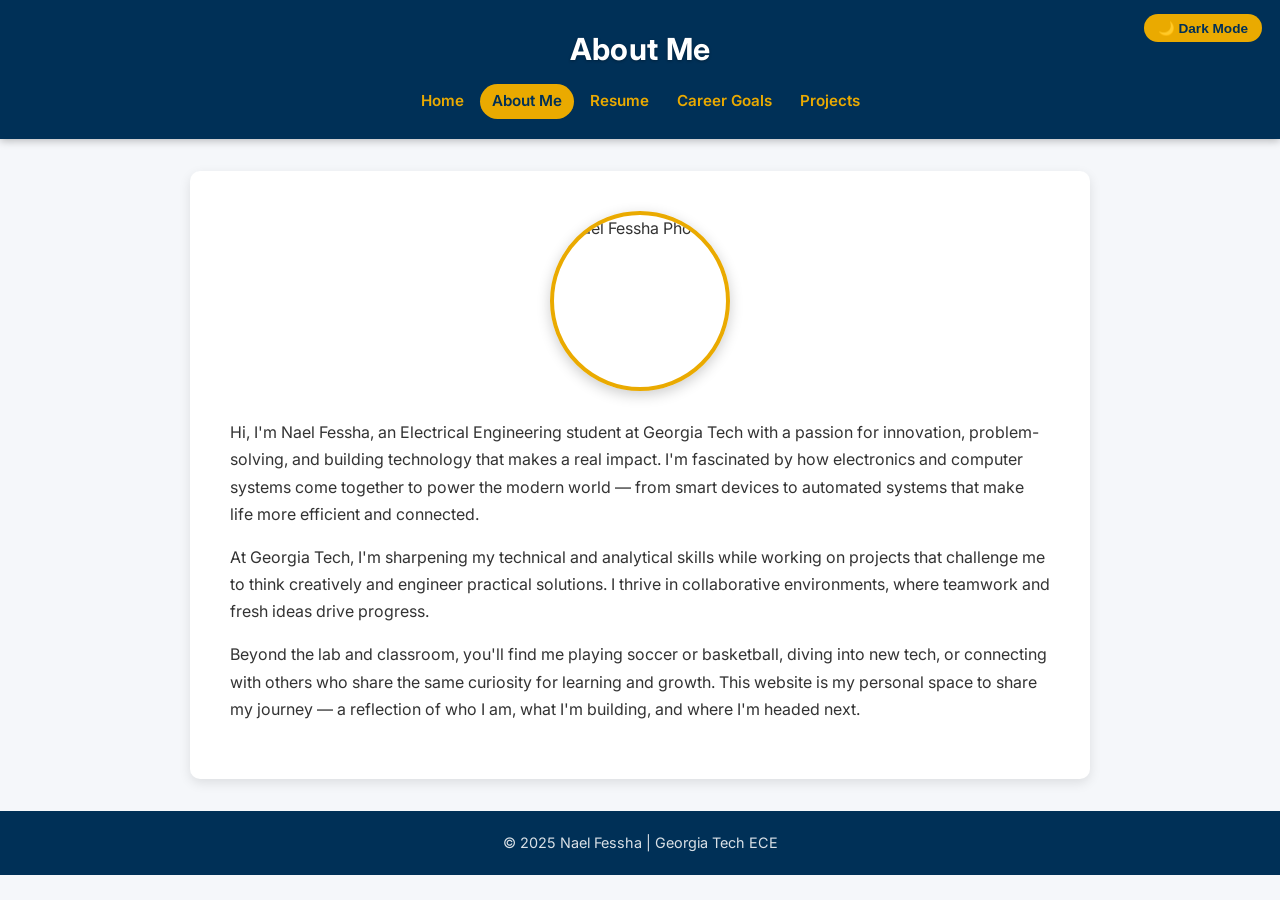
==== about.html @ 362da64a "Improve website appearance and fix structural HTML issues - Add Inter font via Google Fonts for clea" ====
<!DOCTYPE html>
<html lang="en">
<head>
  <meta charset="UTF-8">
  <meta name="viewport" content="width=device-width, initial-scale=1.0">
  <title>About Nael Fessha</title>
  <link rel="stylesheet" href="style.css">
</head>
<body>
  <header>
    <h1>About Me</h1>
    <button class="toggle-btn" onclick="toggleMode()">🌙 Dark Mode</button>
    <nav>
      <a href="index.html">Home</a>
      <a href="about.html">About Me</a>
      <a href="resume.html">Resume</a>
      <a href="career.html">Career Goals</a>
      <a href="project.html">Projects</a>
    </nav>
  </header>

  <div class="container">
    <img src="3F4542F7-BBD8-45A6-8C08-78C17F081D3C.jpeg"
         alt="Nael Fessha Photo"
         class="profile-photo">

    <p>Hi, I'm Nael Fessha, an Electrical Engineering student at Georgia Tech with a passion for innovation, problem-solving, and building technology that makes a real impact. I'm fascinated by how electronics and computer systems come together to power the modern world — from smart devices to automated systems that make life more efficient and connected.</p>

    <p>At Georgia Tech, I'm sharpening my technical and analytical skills while working on projects that challenge me to think creatively and engineer practical solutions. I thrive in collaborative environments, where teamwork and fresh ideas drive progress.</p>

    <p>Beyond the lab and classroom, you'll find me playing soccer or basketball, diving into new tech, or connecting with others who share the same curiosity for learning and growth. This website is my personal space to share my journey — a reflection of who I am, what I'm building, and where I'm headed next.</p>
  </div>

  <footer>
    &copy; 2025 Nael Fessha | Georgia Tech ECE
  </footer>
  <script src="script.js"></script>
</body>
</html>
---- style.css ----
@import url('https://fonts.googleapis.com/css2?family=Inter:wght@300;400;500;600;700&display=swap');

:root {
  --gt-navy: #003057;
  --gt-gold: #EAAA00;
  --text-color: #333;
  --bg-light: #f5f7fa;
  --border-radius: 10px;
  --shadow: 0 4px 12px rgba(0, 0, 0, 0.1);
}

* {
  box-sizing: border-box;
}

body {
  font-family: 'Inter', 'Segoe UI', Roboto, sans-serif;
  margin: 0;
  padding: 0;
  background: var(--bg-light);
  color: var(--text-color);
  line-height: 1.7;
  transition: background-color 0.4s ease, color 0.4s ease;
}

/* ── Header ──────────────────────────── */
header {
  background: var(--gt-navy);
  color: white;
  text-align: center;
  padding: 1.5rem 1rem 1.25rem;
  box-shadow: 0 2px 8px rgba(0, 0, 0, 0.25);
  position: relative;
}

header h1 {
  margin: 0 0 0.5rem;
  font-size: 1.9rem;
  font-weight: 700;
  letter-spacing: 0.3px;
  color: white;
  text-shadow: 0 1px 3px rgba(0, 0, 0, 0.3);
}

/* ── Navigation ──────────────────────── */
nav {
  margin-top: 0.5rem;
  display: flex;
  justify-content: center;
  flex-wrap: wrap;
  gap: 0.25rem;
}

nav a {
  color: var(--gt-gold);
  text-decoration: none;
  padding: 0.3rem 0.75rem;
  border-radius: 20px;
  font-weight: 600;
  font-size: 0.95rem;
  transition: background 0.2s ease, color 0.2s ease;
}

nav a:hover,
nav a.active {
  background: var(--gt-gold);
  color: var(--gt-navy);
}

/* ── Toggle Button ───────────────────── */
.toggle-btn {
  position: absolute;
  top: 14px;
  right: 18px;
  background: var(--gt-gold);
  color: var(--gt-navy);
  border: none;
  border-radius: 20px;
  padding: 6px 14px;
  cursor: pointer;
  font-weight: 700;
  font-size: 0.85rem;
  transition: opacity 0.2s ease, transform 0.15s ease;
}

.toggle-btn:hover {
  opacity: 0.9;
  transform: scale(1.04);
}

/* ── Container ───────────────────────── */
.container {
  max-width: 900px;
  margin: 2rem auto;
  background: white;
  padding: 2.5rem;
  border-radius: var(--border-radius);
  box-shadow: var(--shadow);
}

/* ── Hero Section ────────────────────── */
.hero {
  text-align: center;
  padding: 1.5rem 1rem 2rem;
  border-bottom: 2px solid #f0f0f0;
  margin-bottom: 1.5rem;
}

.hero h2 {
  font-size: 2rem;
  color: var(--gt-navy);
  margin: 0 0 0.75rem;
}

.hero p {
  font-size: 1.05rem;
  color: #555;
  max-width: 620px;
  margin: 0 auto 1.75rem;
}

.hero-links {
  display: flex;
  flex-wrap: wrap;
  justify-content: center;
  gap: 0.75rem;
}

/* ── Buttons ─────────────────────────── */
.btn {
  display: inline-block;
  padding: 0.55rem 1.3rem;
  border-radius: 24px;
  font-weight: 600;
  font-size: 0.95rem;
  text-decoration: none;
  transition: transform 0.15s ease, box-shadow 0.15s ease;
}

.btn:hover {
  transform: translateY(-2px);
  box-shadow: 0 4px 12px rgba(0, 0, 0, 0.15);
}

.btn-primary {
  background: var(--gt-navy);
  color: white;
}

.btn-primary:hover {
  color: white;
}

.btn-secondary {
  background: var(--gt-gold);
  color: var(--gt-navy);
}

.btn-secondary:hover {
  color: var(--gt-navy);
}

/* ── Download Button ─────────────────── */
.download-btn {
  display: inline-flex;
  align-items: center;
  gap: 0.5rem;
  background: var(--gt-navy);
  color: white;
  padding: 0.7rem 1.5rem;
  border-radius: 8px;
  font-weight: 600;
  font-size: 1rem;
  text-decoration: none;
  margin: 0.5rem 0 1.75rem;
  transition: background 0.2s ease, transform 0.15s ease;
}

.download-btn:hover {
  background: #004a8a;
  color: white;
  transform: translateY(-2px);
}

/* ── Profile Photo ───────────────────── */
.profile-photo {
  display: block;
  margin: 0 auto 1.75rem;
  width: 180px;
  height: 180px;
  object-fit: cover;
  border-radius: 50%;
  box-shadow: 0 4px 14px rgba(0, 0, 0, 0.2);
  border: 4px solid var(--gt-gold);
}

/* ── Skill Tags ──────────────────────── */
.skill-tags {
  display: flex;
  flex-wrap: wrap;
  gap: 0.5rem;
  list-style: none;
  padding: 0;
  margin: 0.5rem 0 1.25rem;
}

.skill-tag {
  background: #eef2ff;
  color: var(--gt-navy);
  padding: 0.3rem 0.85rem;
  border-radius: 20px;
  font-size: 0.88rem;
  font-weight: 500;
  border: 1px solid #c7d2fe;
}

/* ── Typography ──────────────────────── */
h1, h2, h3, h4 {
  color: var(--gt-navy);
}

h2 {
  font-size: 1.5rem;
  margin-top: 1.5rem;
  margin-bottom: 0.75rem;
  padding-bottom: 0.4rem;
  border-bottom: 2px solid var(--gt-gold);
  display: inline-block;
}

h3 {
  font-size: 1.15rem;
  margin-top: 1.5rem;
  margin-bottom: 0.5rem;
}

h4 {
  font-size: 1rem;
  color: #555;
  font-weight: 600;
  margin-top: 1rem;
  margin-bottom: 0.4rem;
}

/* ── Career Roadmap ──────────────────── */
.roadmap {
  list-style: none;
  padding: 0;
  margin: 1rem 0 0;
}

.roadmap li {
  display: flex;
  align-items: flex-start;
  gap: 1rem;
  padding: 1rem 0;
  border-bottom: 1px solid #f0f0f0;
}

.roadmap li:last-child {
  border-bottom: none;
}

.roadmap-number {
  min-width: 36px;
  height: 36px;
  background: var(--gt-navy);
  color: var(--gt-gold);
  border-radius: 50%;
  display: flex;
  align-items: center;
  justify-content: center;
  font-weight: 700;
  font-size: 0.9rem;
  flex-shrink: 0;
}

/* ── Video Container ─────────────────── */
.video-container {
  text-align: center;
  margin: 1.5rem 0;
}

.video-container video {
  width: 100%;
  max-width: 480px;
  border-radius: 12px;
  box-shadow: 0 4px 16px rgba(0, 0, 0, 0.15);
}

/* ── Images ──────────────────────────── */
img {
  max-width: 100%;
  border-radius: 8px;
}

/* ── Links ───────────────────────────── */
a {
  color: var(--gt-navy);
}

a:hover {
  color: var(--gt-gold);
}

/* ── Footer ──────────────────────────── */
footer {
  text-align: center;
  padding: 1.25rem 1rem;
  background: var(--gt-navy);
  color: rgba(255, 255, 255, 0.85);
  margin-top: 2rem;
  font-size: 0.9rem;
}

/* ── Responsive ──────────────────────── */
@media (max-width: 768px) {
  .container {
    padding: 1.5rem 1rem;
    margin: 1rem;
    border-radius: 8px;
  }

  header h1 {
    font-size: 1.4rem;
    padding-right: 90px;
  }

  .toggle-btn {
    font-size: 0.75rem;
    padding: 5px 10px;
  }

  .hero h2 {
    font-size: 1.5rem;
  }
}

@media (max-width: 480px) {
  body {
    font-size: 14px;
  }

  header h1 {
    font-size: 1.15rem;
  }

  .hero h2 {
    font-size: 1.25rem;
  }
}

/* ── Dark Mode ───────────────────────── */
body.dark-mode {
  background-color: #121212;
  color: #e0e0e0;
}

body.dark-mode header {
  background-color: #1a1a2e;
}

body.dark-mode .container {
  background-color: #1e1e2e;
  color: #e0e0e0;
}

body.dark-mode footer {
  background-color: #1a1a2e;
}

body.dark-mode h1,
body.dark-mode h2,
body.dark-mode h3,
body.dark-mode h4 {
  color: var(--gt-gold);
}

body.dark-mode h2 {
  border-bottom-color: var(--gt-gold);
}

body.dark-mode .hero {
  border-bottom-color: #333;
}

body.dark-mode .hero p {
  color: #bbb;
}

body.dark-mode .skill-tag {
  background: #2a2a4a;
  color: #e0e0e0;
  border-color: #4a4a7a;
}

body.dark-mode .roadmap li {
  border-bottom-color: #333;
}

body.dark-mode .download-btn {
  background: var(--gt-gold);
  color: var(--gt-navy);
}

body.dark-mode .download-btn:hover {
  background: #d4960a;
}

body.dark-mode a {
  color: var(--gt-gold);
}

body.dark-mode a:hover {
  color: white;
}

body.dark-mode nav a {
  color: var(--gt-gold);
}

body.dark-mode nav a:hover,
body.dark-mode nav a.active {
  background: var(--gt-gold);
  color: var(--gt-navy);
}

body.dark-mode .btn-primary {
  background: var(--gt-gold);
  color: var(--gt-navy);
}

body.dark-mode .btn-secondary {
  background: #2a2a4a;
  color: var(--gt-gold);
  border: 1px solid var(--gt-gold);
}

body.dark-mode h4 {
  color: #aaa;
}
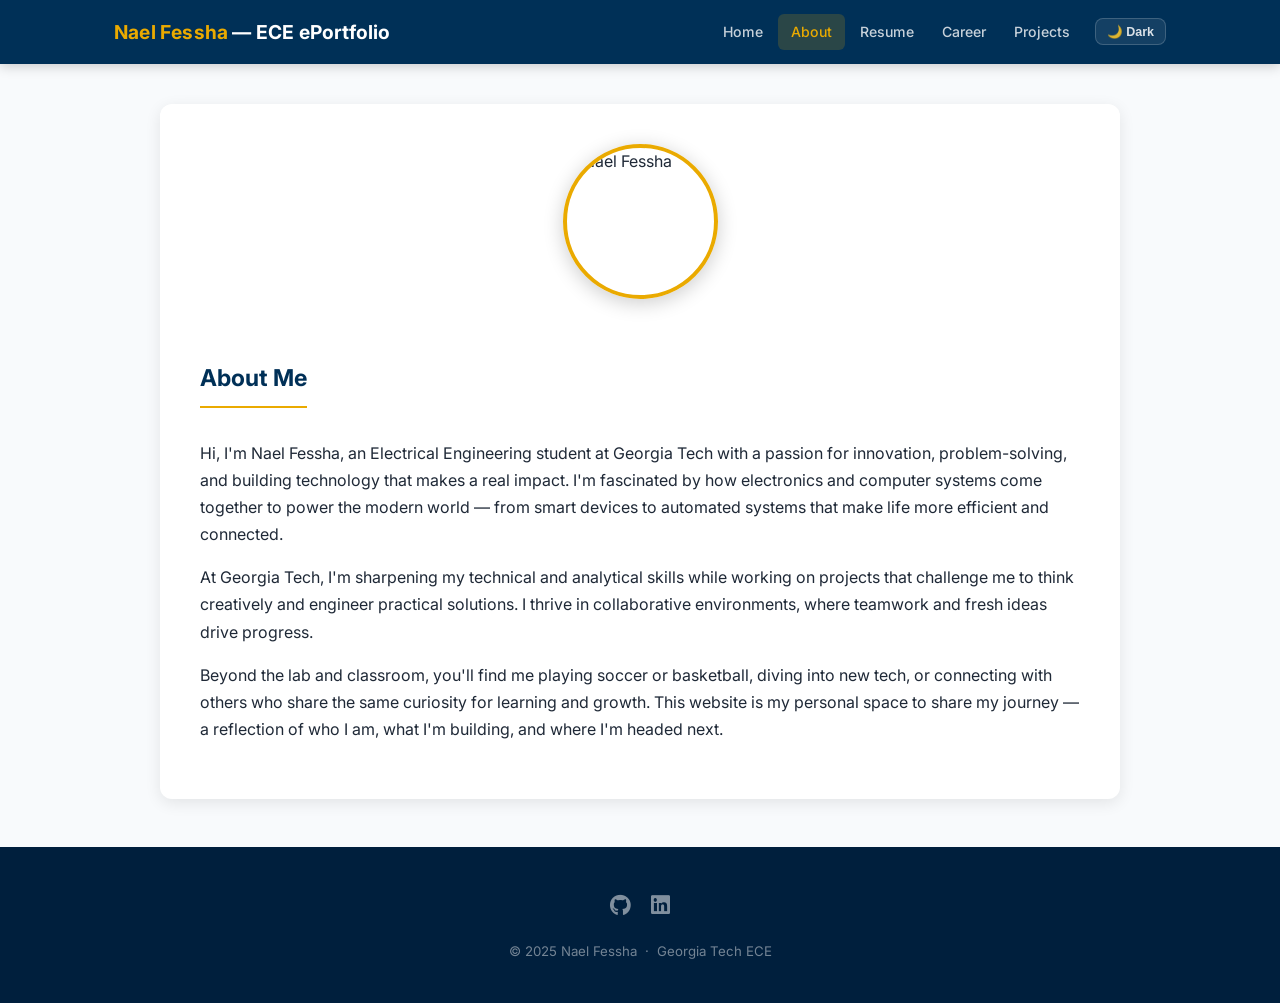
==== commit afab444b: "Overhaul website with professional design and new features New features: - Sticky header that shrink" ====
--- a/about.html
+++ b/about.html
@@ -3,37 +3,60 @@
 <head>
   <meta charset="UTF-8">
   <meta name="viewport" content="width=device-width, initial-scale=1.0">
-  <title>About Nael Fessha</title>
+  <title>About – Nael Fessha</title>
   <link rel="stylesheet" href="style.css">
+  <link rel="stylesheet" href="https://cdnjs.cloudflare.com/ajax/libs/font-awesome/6.5.1/css/all.min.css">
 </head>
 <body>
-  <header>
-    <h1>About Me</h1>
-    <button class="toggle-btn" onclick="toggleMode()">🌙 Dark Mode</button>
-    <nav>
-      <a href="index.html">Home</a>
-      <a href="about.html">About Me</a>
-      <a href="resume.html">Resume</a>
-      <a href="career.html">Career Goals</a>
-      <a href="project.html">Projects</a>
-    </nav>
-  </header>
 
-  <div class="container">
-    <img src="3F4542F7-BBD8-45A6-8C08-78C17F081D3C.jpeg"
-         alt="Nael Fessha Photo"
-         class="profile-photo">
+<div id="scroll-progress"></div>
 
-    <p>Hi, I'm Nael Fessha, an Electrical Engineering student at Georgia Tech with a passion for innovation, problem-solving, and building technology that makes a real impact. I'm fascinated by how electronics and computer systems come together to power the modern world — from smart devices to automated systems that make life more efficient and connected.</p>
+<header>
+  <div class="header-inner">
+    <div class="header-brand">
+      <a href="index.html"><h1><span>Nael Fessha</span> — ECE ePortfolio</h1></a>
+    </div>
+    <div class="header-right">
+      <nav>
+        <a href="index.html">Home</a>
+        <a href="about.html">About</a>
+        <a href="resume.html">Resume</a>
+        <a href="career.html">Career</a>
+        <a href="project.html">Projects</a>
+      </nav>
+      <button class="toggle-btn" onclick="toggleMode()">🌙 Dark</button>
+      <button class="hamburger" id="hamburger" aria-label="Toggle menu" aria-expanded="false">
+        <span></span><span></span><span></span>
+      </button>
+    </div>
+  </div>
+</header>
 
-    <p>At Georgia Tech, I'm sharpening my technical and analytical skills while working on projects that challenge me to think creatively and engineer practical solutions. I thrive in collaborative environments, where teamwork and fresh ideas drive progress.</p>
+<div class="container">
+  <img src="3F4542F7-BBD8-45A6-8C08-78C17F081D3C.jpeg"
+       alt="Nael Fessha"
+       class="profile-photo">
 
-    <p>Beyond the lab and classroom, you'll find me playing soccer or basketball, diving into new tech, or connecting with others who share the same curiosity for learning and growth. This website is my personal space to share my journey — a reflection of who I am, what I'm building, and where I'm headed next.</p>
+  <h2>About Me</h2>
+
+  <p class="reveal">Hi, I'm Nael Fessha, an Electrical Engineering student at Georgia Tech with a passion for innovation, problem-solving, and building technology that makes a real impact. I'm fascinated by how electronics and computer systems come together to power the modern world — from smart devices to automated systems that make life more efficient and connected.</p>
+
+  <p class="reveal">At Georgia Tech, I'm sharpening my technical and analytical skills while working on projects that challenge me to think creatively and engineer practical solutions. I thrive in collaborative environments, where teamwork and fresh ideas drive progress.</p>
+
+  <p class="reveal">Beyond the lab and classroom, you'll find me playing soccer or basketball, diving into new tech, or connecting with others who share the same curiosity for learning and growth. This website is my personal space to share my journey — a reflection of who I am, what I'm building, and where I'm headed next.</p>
+</div>
+
+<footer>
+  <div class="footer-inner">
+    <div class="footer-social">
+      <a href="https://github.com/NaelFessha3" target="_blank" aria-label="GitHub"><i class="fab fa-github"></i></a>
+      <a href="https://linkedin.com" target="_blank" aria-label="LinkedIn"><i class="fab fa-linkedin"></i></a>
+    </div>
+    <p class="footer-copy">&copy; 2025 Nael Fessha &nbsp;&middot;&nbsp; Georgia Tech ECE</p>
   </div>
+</footer>
 
-  <footer>
-    &copy; 2025 Nael Fessha | Georgia Tech ECE
-  </footer>
-  <script src="script.js"></script>
+<button id="back-to-top" aria-label="Back to top"><i class="fas fa-chevron-up"></i></button>
+<script src="script.js"></script>
 </body>
 </html>
--- a/style.css
+++ b/style.css
@@ -1,122 +1,226 @@
 @import url('https://fonts.googleapis.com/css2?family=Inter:wght@300;400;500;600;700&display=swap');
 
+/* ── Design Tokens ────────────────────────────────────────── */
 :root {
-  --gt-navy: #003057;
-  --gt-gold: #EAAA00;
-  --text-color: #333;
-  --bg-light: #f5f7fa;
-  --border-radius: 10px;
-  --shadow: 0 4px 12px rgba(0, 0, 0, 0.1);
-}
-
-* {
-  box-sizing: border-box;
-}
+  --gt-navy:      #003057;
+  --gt-gold:      #EAAA00;
+  --gt-navy-dark: #001f3d;
+  --text:         #1f2937;
+  --text-muted:   #6b7280;
+  --bg:           #f8fafc;
+  --bg-card:      #ffffff;
+  --border:       #e5e7eb;
+  --radius:       12px;
+  --shadow-sm:    0 1px 4px rgba(0,0,0,0.07);
+  --shadow:       0 4px 16px rgba(0,0,0,0.09);
+  --shadow-lg:    0 8px 32px rgba(0,0,0,0.14);
+  --ease:         0.25s ease;
+}
+
+* { box-sizing: border-box; }
+html { scroll-behavior: smooth; }
 
 body {
-  font-family: 'Inter', 'Segoe UI', Roboto, sans-serif;
+  font-family: 'Inter', 'Segoe UI', sans-serif;
   margin: 0;
   padding: 0;
-  background: var(--bg-light);
-  color: var(--text-color);
+  background: var(--bg);
+  color: var(--text);
   line-height: 1.7;
   transition: background-color 0.4s ease, color 0.4s ease;
 }
 
-/* ── Header ──────────────────────────── */
+/* ── Scroll Progress Bar ──────────────────────────────────── */
+#scroll-progress {
+  position: fixed;
+  top: 0; left: 0;
+  height: 3px;
+  width: 0%;
+  background: linear-gradient(90deg, var(--gt-navy), var(--gt-gold));
+  z-index: 9999;
+  transition: width 0.1s linear;
+}
+
+/* ── Header ───────────────────────────────────────────────── */
 header {
   background: var(--gt-navy);
-  color: white;
-  text-align: center;
-  padding: 1.5rem 1rem 1.25rem;
-  box-shadow: 0 2px 8px rgba(0, 0, 0, 0.25);
-  position: relative;
-}
-
-header h1 {
-  margin: 0 0 0.5rem;
-  font-size: 1.9rem;
+  position: sticky;
+  top: 0;
+  z-index: 1000;
+  box-shadow: 0 2px 12px rgba(0,0,0,0.2);
+  transition: padding var(--ease), box-shadow var(--ease);
+}
+
+header.shrunk {
+  box-shadow: 0 2px 20px rgba(0,0,0,0.35);
+}
+
+.header-inner {
+  max-width: 1100px;
+  margin: 0 auto;
+  display: flex;
+  align-items: center;
+  justify-content: space-between;
+  padding: 0.9rem 1.5rem;
+  gap: 1rem;
+  transition: padding var(--ease);
+}
+
+header.shrunk .header-inner {
+  padding: 0.55rem 1.5rem;
+}
+
+.header-brand a {
+  text-decoration: none;
+}
+
+.header-brand h1 {
+  margin: 0;
+  font-size: 1.2rem;
   font-weight: 700;
-  letter-spacing: 0.3px;
-  color: white;
-  text-shadow: 0 1px 3px rgba(0, 0, 0, 0.3);
-}
-
-/* ── Navigation ──────────────────────── */
+  color: white;
+  letter-spacing: 0.2px;
+  white-space: nowrap;
+}
+
+.header-brand h1 span {
+  color: var(--gt-gold);
+}
+
+.header-right {
+  display: flex;
+  align-items: center;
+  gap: 0.75rem;
+}
+
+/* ── Navigation ───────────────────────────────────────────── */
 nav {
-  margin-top: 0.5rem;
-  display: flex;
-  justify-content: center;
-  flex-wrap: wrap;
-  gap: 0.25rem;
+  display: flex;
+  align-items: center;
+  gap: 0.15rem;
 }
 
 nav a {
-  color: var(--gt-gold);
+  color: rgba(255,255,255,0.78);
   text-decoration: none;
-  padding: 0.3rem 0.75rem;
-  border-radius: 20px;
-  font-weight: 600;
-  font-size: 0.95rem;
-  transition: background 0.2s ease, color 0.2s ease;
+  padding: 0.35rem 0.8rem;
+  border-radius: 6px;
+  font-weight: 500;
+  font-size: 0.88rem;
+  transition: background var(--ease), color var(--ease);
+  white-space: nowrap;
 }
 
 nav a:hover,
 nav a.active {
-  background: var(--gt-gold);
-  color: var(--gt-navy);
-}
-
-/* ── Toggle Button ───────────────────── */
+  background: rgba(234,170,0,0.18);
+  color: var(--gt-gold);
+}
+
+/* ── Toggle Button ────────────────────────────────────────── */
 .toggle-btn {
+  background: rgba(255,255,255,0.08);
+  color: rgba(255,255,255,0.85);
+  border: 1px solid rgba(255,255,255,0.18);
+  border-radius: 8px;
+  padding: 5px 11px;
+  cursor: pointer;
+  font-size: 0.78rem;
+  font-weight: 600;
+  white-space: nowrap;
+  transition: background var(--ease), border-color var(--ease);
+}
+
+.toggle-btn:hover {
+  background: rgba(255,255,255,0.18);
+  border-color: rgba(255,255,255,0.4);
+}
+
+/* ── Hamburger ────────────────────────────────────────────── */
+.hamburger {
+  display: none;
+  flex-direction: column;
+  gap: 5px;
+  cursor: pointer;
+  background: none;
+  border: none;
+  padding: 5px;
+}
+
+.hamburger span {
+  display: block;
+  width: 22px;
+  height: 2px;
+  background: white;
+  border-radius: 2px;
+  transition: transform 0.3s ease, opacity 0.3s ease;
+}
+
+.hamburger.open span:nth-child(1) { transform: rotate(45deg) translate(5px, 5px); }
+.hamburger.open span:nth-child(2) { opacity: 0; }
+.hamburger.open span:nth-child(3) { transform: rotate(-45deg) translate(5px, -5px); }
+
+/* ── Page Hero ────────────────────────────────────────────── */
+.page-hero {
+  background: linear-gradient(140deg, var(--gt-navy-dark) 0%, var(--gt-navy) 50%, #004a8a 100%);
+  color: white;
+  padding: 5rem 2rem 4.5rem;
+  text-align: center;
+  position: relative;
+  overflow: hidden;
+}
+
+.page-hero::before {
+  content: '';
   position: absolute;
-  top: 14px;
-  right: 18px;
-  background: var(--gt-gold);
-  color: var(--gt-navy);
+  top: -40%; right: -15%;
+  width: 550px; height: 550px;
+  background: radial-gradient(circle, rgba(234,170,0,0.1) 0%, transparent 65%);
+  pointer-events: none;
+}
+
+.page-hero::after {
+  content: '';
+  position: absolute;
+  bottom: -30%; left: -10%;
+  width: 400px; height: 400px;
+  background: radial-gradient(circle, rgba(234,170,0,0.06) 0%, transparent 65%);
+  pointer-events: none;
+}
+
+.hero-avatar {
+  width: 120px;
+  height: 120px;
+  border-radius: 50%;
+  object-fit: cover;
+  border: 4px solid var(--gt-gold);
+  box-shadow: 0 6px 24px rgba(0,0,0,0.35);
+  margin: 0 auto 1.25rem;
+  display: block;
+}
+
+.page-hero h2 {
+  font-size: 2.4rem;
+  font-weight: 700;
+  margin: 0 0 0.4rem;
+  color: white;
   border: none;
-  border-radius: 20px;
-  padding: 6px 14px;
-  cursor: pointer;
-  font-weight: 700;
-  font-size: 0.85rem;
-  transition: opacity 0.2s ease, transform 0.15s ease;
-}
-
-.toggle-btn:hover {
-  opacity: 0.9;
-  transform: scale(1.04);
-}
-
-/* ── Container ───────────────────────── */
-.container {
-  max-width: 900px;
-  margin: 2rem auto;
-  background: white;
-  padding: 2.5rem;
-  border-radius: var(--border-radius);
-  box-shadow: var(--shadow);
-}
-
-/* ── Hero Section ────────────────────── */
-.hero {
-  text-align: center;
-  padding: 1.5rem 1rem 2rem;
-  border-bottom: 2px solid #f0f0f0;
-  margin-bottom: 1.5rem;
-}
-
-.hero h2 {
-  font-size: 2rem;
-  color: var(--gt-navy);
-  margin: 0 0 0.75rem;
-}
-
-.hero p {
+  display: block;
+}
+
+.hero-subtitle {
   font-size: 1.05rem;
-  color: #555;
-  max-width: 620px;
-  margin: 0 auto 1.75rem;
+  color: var(--gt-gold);
+  font-weight: 600;
+  margin: 0 0 0.6rem;
+}
+
+.hero-desc {
+  font-size: 0.97rem;
+  color: rgba(255,255,255,0.7);
+  max-width: 480px;
+  margin: 0 auto 2rem;
+  line-height: 1.65;
 }
 
 .hero-links {
@@ -126,54 +230,113 @@
   gap: 0.75rem;
 }
 
-/* ── Buttons ─────────────────────────── */
+/* ── Feature Cards ────────────────────────────────────────── */
+.feature-cards {
+  display: grid;
+  grid-template-columns: repeat(auto-fit, minmax(190px, 1fr));
+  gap: 1.25rem;
+}
+
+.feature-card {
+  background: var(--bg-card);
+  border: 1px solid var(--border);
+  border-radius: var(--radius);
+  padding: 1.75rem 1.5rem 1.5rem;
+  text-decoration: none;
+  color: var(--text);
+  display: flex;
+  flex-direction: column;
+  gap: 0.4rem;
+  transition: transform var(--ease), box-shadow var(--ease), border-color var(--ease);
+  box-shadow: var(--shadow-sm);
+}
+
+.feature-card:hover {
+  transform: translateY(-5px);
+  box-shadow: var(--shadow-lg);
+  border-color: var(--gt-gold);
+  color: var(--text);
+}
+
+.feature-icon {
+  font-size: 1.9rem;
+  margin-bottom: 0.3rem;
+  display: block;
+}
+
+.feature-card h3 {
+  font-size: 1rem;
+  font-weight: 700;
+  color: var(--gt-navy);
+  margin: 0;
+  border: none;
+}
+
+.feature-card p {
+  font-size: 0.85rem;
+  color: var(--text-muted);
+  margin: 0;
+  line-height: 1.5;
+}
+
+/* ── Container ────────────────────────────────────────────── */
+.container {
+  max-width: 960px;
+  margin: 2.5rem auto;
+  background: var(--bg-card);
+  padding: 2.5rem;
+  border-radius: var(--radius);
+  box-shadow: var(--shadow);
+}
+
+/* ── Buttons ──────────────────────────────────────────────── */
 .btn {
   display: inline-block;
-  padding: 0.55rem 1.3rem;
-  border-radius: 24px;
+  padding: 0.6rem 1.4rem;
+  border-radius: 8px;
   font-weight: 600;
-  font-size: 0.95rem;
+  font-size: 0.88rem;
   text-decoration: none;
-  transition: transform 0.15s ease, box-shadow 0.15s ease;
+  letter-spacing: 0.2px;
+  transition: transform var(--ease), box-shadow var(--ease), background var(--ease);
 }
 
 .btn:hover {
   transform: translateY(-2px);
-  box-shadow: 0 4px 12px rgba(0, 0, 0, 0.15);
-}
-
-.btn-primary {
-  background: var(--gt-navy);
-  color: white;
-}
-
-.btn-primary:hover {
-  color: white;
-}
-
-.btn-secondary {
-  background: var(--gt-gold);
-  color: var(--gt-navy);
-}
-
-.btn-secondary:hover {
-  color: var(--gt-navy);
-}
-
-/* ── Download Button ─────────────────── */
+  box-shadow: 0 6px 18px rgba(0,0,0,0.14);
+}
+
+.btn-primary { background: var(--gt-navy); color: white; }
+.btn-primary:hover { color: white; }
+
+.btn-secondary { background: var(--gt-gold); color: var(--gt-navy); }
+.btn-secondary:hover { color: var(--gt-navy); }
+
+.btn-outline {
+  background: transparent;
+  color: white;
+  border: 2px solid rgba(255,255,255,0.45);
+}
+.btn-outline:hover {
+  background: rgba(255,255,255,0.1);
+  color: white;
+  border-color: white;
+}
+
+/* ── Download Button ──────────────────────────────────────── */
 .download-btn {
   display: inline-flex;
   align-items: center;
   gap: 0.5rem;
   background: var(--gt-navy);
   color: white;
-  padding: 0.7rem 1.5rem;
+  padding: 0.75rem 1.75rem;
   border-radius: 8px;
   font-weight: 600;
-  font-size: 1rem;
+  font-size: 0.95rem;
   text-decoration: none;
-  margin: 0.5rem 0 1.75rem;
-  transition: background 0.2s ease, transform 0.15s ease;
+  margin-bottom: 2rem;
+  transition: background var(--ease), transform var(--ease);
 }
 
 .download-btn:hover {
@@ -182,19 +345,19 @@
   transform: translateY(-2px);
 }
 
-/* ── Profile Photo ───────────────────── */
+/* ── Profile Photo ────────────────────────────────────────── */
 .profile-photo {
   display: block;
   margin: 0 auto 1.75rem;
-  width: 180px;
-  height: 180px;
+  width: 155px;
+  height: 155px;
   object-fit: cover;
   border-radius: 50%;
-  box-shadow: 0 4px 14px rgba(0, 0, 0, 0.2);
+  box-shadow: 0 4px 20px rgba(0,0,0,0.2);
   border: 4px solid var(--gt-gold);
 }
 
-/* ── Skill Tags ──────────────────────── */
+/* ── Skill Tags ───────────────────────────────────────────── */
 .skill-tags {
   display: flex;
   flex-wrap: wrap;
@@ -207,42 +370,99 @@
 .skill-tag {
   background: #eef2ff;
   color: var(--gt-navy);
-  padding: 0.3rem 0.85rem;
+  padding: 0.3rem 0.9rem;
   border-radius: 20px;
-  font-size: 0.88rem;
+  font-size: 0.83rem;
   font-weight: 500;
   border: 1px solid #c7d2fe;
 }
 
-/* ── Typography ──────────────────────── */
-h1, h2, h3, h4 {
+/* ── Education Timeline ───────────────────────────────────── */
+.timeline {
+  position: relative;
+  padding-left: 2rem;
+  margin: 1.25rem 0 1.5rem;
+}
+
+.timeline::before {
+  content: '';
+  position: absolute;
+  left: 0; top: 8px; bottom: 8px;
+  width: 2px;
+  background: linear-gradient(to bottom, var(--gt-navy), var(--gt-gold));
+  border-radius: 2px;
+}
+
+.timeline-item {
+  position: relative;
+  margin-bottom: 1.75rem;
+}
+
+.timeline-item:last-child { margin-bottom: 0; }
+
+.timeline-dot {
+  position: absolute;
+  left: -2.42rem;
+  top: 5px;
+  width: 13px;
+  height: 13px;
+  background: var(--gt-navy);
+  border: 3px solid var(--gt-gold);
+  border-radius: 50%;
+}
+
+.timeline-date {
+  font-size: 0.78rem;
+  color: var(--text-muted);
+  font-weight: 600;
+  text-transform: uppercase;
+  letter-spacing: 0.6px;
+  margin-bottom: 0.25rem;
+}
+
+.timeline-title {
+  font-weight: 700;
+  font-size: 1rem;
   color: var(--gt-navy);
-}
+  margin-bottom: 0.15rem;
+}
+
+.timeline-sub {
+  font-size: 0.88rem;
+  color: var(--text-muted);
+}
+
+/* ── Typography ───────────────────────────────────────────── */
+h1, h2, h3, h4 { color: var(--gt-navy); }
 
 h2 {
-  font-size: 1.5rem;
-  margin-top: 1.5rem;
-  margin-bottom: 0.75rem;
-  padding-bottom: 0.4rem;
+  font-size: 1.45rem;
+  font-weight: 700;
+  margin-top: 2rem;
+  margin-bottom: 1rem;
+  padding-bottom: 0.45rem;
   border-bottom: 2px solid var(--gt-gold);
   display: inline-block;
 }
 
 h3 {
-  font-size: 1.15rem;
+  font-size: 1.05rem;
+  font-weight: 600;
   margin-top: 1.5rem;
-  margin-bottom: 0.5rem;
+  margin-bottom: 0.4rem;
 }
 
 h4 {
-  font-size: 1rem;
-  color: #555;
-  font-weight: 600;
+  font-size: 0.85rem;
+  font-weight: 700;
+  color: var(--text-muted);
   margin-top: 1rem;
   margin-bottom: 0.4rem;
-}
-
-/* ── Career Roadmap ──────────────────── */
+  text-transform: uppercase;
+  letter-spacing: 0.6px;
+}
+
+/* ── Career Roadmap ───────────────────────────────────────── */
 .roadmap {
   list-style: none;
   padding: 0;
@@ -254,12 +474,11 @@
   align-items: flex-start;
   gap: 1rem;
   padding: 1rem 0;
-  border-bottom: 1px solid #f0f0f0;
-}
-
-.roadmap li:last-child {
-  border-bottom: none;
-}
+  border-bottom: 1px solid var(--border);
+  line-height: 1.6;
+}
+
+.roadmap li:last-child { border-bottom: none; }
 
 .roadmap-number {
   min-width: 36px;
@@ -271,11 +490,58 @@
   align-items: center;
   justify-content: center;
   font-weight: 700;
-  font-size: 0.9rem;
+  font-size: 0.85rem;
   flex-shrink: 0;
 }
 
-/* ── Video Container ─────────────────── */
+/* ── Project Card ─────────────────────────────────────────── */
+.project-card {
+  border: 1px solid var(--border);
+  border-radius: var(--radius);
+  overflow: hidden;
+  margin-bottom: 1.5rem;
+  box-shadow: var(--shadow-sm);
+}
+
+.project-card-header {
+  background: linear-gradient(135deg, var(--gt-navy), #004a8a);
+  color: white;
+  padding: 1.5rem 1.75rem;
+}
+
+.project-card-header h3 {
+  margin: 0 0 0.6rem;
+  font-size: 1.15rem;
+  color: white;
+}
+
+.project-meta {
+  display: flex;
+  flex-wrap: wrap;
+  gap: 0.5rem;
+}
+
+.project-badge {
+  background: rgba(255,255,255,0.12);
+  color: rgba(255,255,255,0.9);
+  padding: 0.2rem 0.75rem;
+  border-radius: 20px;
+  font-size: 0.78rem;
+  font-weight: 500;
+  border: 1px solid rgba(255,255,255,0.2);
+}
+
+.project-badge.gold {
+  background: rgba(234,170,0,0.2);
+  color: var(--gt-gold);
+  border-color: rgba(234,170,0,0.3);
+}
+
+.project-card-body {
+  padding: 1.75rem;
+}
+
+/* ── Video Container ──────────────────────────────────────── */
 .video-container {
   text-align: center;
   margin: 1.5rem 0;
@@ -283,159 +549,185 @@
 
 .video-container video {
   width: 100%;
-  max-width: 480px;
-  border-radius: 12px;
-  box-shadow: 0 4px 16px rgba(0, 0, 0, 0.15);
-}
-
-/* ── Images ──────────────────────────── */
-img {
-  max-width: 100%;
-  border-radius: 8px;
-}
-
-/* ── Links ───────────────────────────── */
-a {
-  color: var(--gt-navy);
-}
-
-a:hover {
+  max-width: 520px;
+  border-radius: var(--radius);
+  box-shadow: var(--shadow-lg);
+}
+
+/* ── Links & Images ───────────────────────────────────────── */
+a { color: var(--gt-navy); }
+a:hover { color: var(--gt-gold); }
+img { max-width: 100%; border-radius: 8px; }
+
+/* ── Footer ───────────────────────────────────────────────── */
+footer {
+  background: var(--gt-navy-dark);
+  padding: 2.5rem 2rem;
+  margin-top: 3rem;
+}
+
+.footer-inner {
+  max-width: 960px;
+  margin: 0 auto;
+  display: flex;
+  flex-direction: column;
+  align-items: center;
+  gap: 1rem;
+  text-align: center;
+}
+
+.footer-social {
+  display: flex;
+  gap: 1.25rem;
+}
+
+.footer-social a {
+  color: rgba(255,255,255,0.5);
+  font-size: 1.35rem;
+  text-decoration: none;
+  transition: color var(--ease), transform var(--ease);
+}
+
+.footer-social a:hover {
   color: var(--gt-gold);
-}
-
-/* ── Footer ──────────────────────────── */
-footer {
-  text-align: center;
-  padding: 1.25rem 1rem;
+  transform: translateY(-3px);
+}
+
+.footer-copy {
+  font-size: 0.83rem;
+  color: rgba(255,255,255,0.45);
+  margin: 0;
+}
+
+/* ── Back to Top ──────────────────────────────────────────── */
+#back-to-top {
+  position: fixed;
+  bottom: 1.75rem;
+  right: 1.75rem;
   background: var(--gt-navy);
-  color: rgba(255, 255, 255, 0.85);
-  margin-top: 2rem;
-  font-size: 0.9rem;
-}
-
-/* ── Responsive ──────────────────────── */
+  color: white;
+  border: none;
+  width: 42px;
+  height: 42px;
+  border-radius: 50%;
+  cursor: pointer;
+  font-size: 1rem;
+  display: flex;
+  align-items: center;
+  justify-content: center;
+  opacity: 0;
+  pointer-events: none;
+  transform: translateY(10px);
+  transition: opacity 0.3s ease, transform 0.3s ease, background var(--ease);
+  box-shadow: 0 4px 14px rgba(0,0,0,0.22);
+  z-index: 998;
+}
+
+#back-to-top.visible { opacity: 1; pointer-events: auto; transform: translateY(0); }
+#back-to-top:hover { background: var(--gt-gold); color: var(--gt-navy); }
+
+/* ── Scroll Reveal ────────────────────────────────────────── */
+.reveal {
+  opacity: 0;
+  transform: translateY(22px);
+  transition: opacity 0.55s ease, transform 0.55s ease;
+}
+
+.reveal.visible { opacity: 1; transform: translateY(0); }
+
+/* ── Page Load Fade-in ────────────────────────────────────── */
+@keyframes fadeInUp {
+  from { opacity: 0; transform: translateY(14px); }
+  to   { opacity: 1; transform: translateY(0); }
+}
+
+.page-hero  { animation: fadeInUp 0.5s ease both; }
+.container  { animation: fadeInUp 0.5s 0.1s ease both; }
+
+/* ── Responsive ───────────────────────────────────────────── */
 @media (max-width: 768px) {
-  .container {
-    padding: 1.5rem 1rem;
-    margin: 1rem;
-    border-radius: 8px;
+  .hamburger { display: flex; }
+
+  nav {
+    position: absolute;
+    top: 100%;
+    left: 0; right: 0;
+    background: var(--gt-navy-dark);
+    flex-direction: column;
+    padding: 0.75rem 1.25rem 1rem;
+    gap: 0.2rem;
+    box-shadow: 0 6px 16px rgba(0,0,0,0.25);
+    display: none;
   }
 
-  header h1 {
-    font-size: 1.4rem;
-    padding-right: 90px;
-  }
-
-  .toggle-btn {
-    font-size: 0.75rem;
-    padding: 5px 10px;
-  }
-
-  .hero h2 {
-    font-size: 1.5rem;
-  }
+  nav.open { display: flex; }
+
+  nav a { padding: 0.6rem 0.75rem; border-radius: 6px; }
+
+  .header-inner { position: relative; padding: 0.8rem 1.25rem; }
+
+  .container { padding: 1.5rem 1.25rem; margin: 1rem; }
+
+  .page-hero { padding: 3.5rem 1.5rem 3rem; }
+  .page-hero h2 { font-size: 1.75rem; }
+
+  .feature-cards { grid-template-columns: 1fr 1fr; }
+
+  .header-brand h1 { font-size: 1rem; }
 }
 
 @media (max-width: 480px) {
-  body {
-    font-size: 14px;
-  }
-
-  header h1 {
-    font-size: 1.15rem;
-  }
-
-  .hero h2 {
-    font-size: 1.25rem;
-  }
-}
-
-/* ── Dark Mode ───────────────────────── */
+  body { font-size: 14px; }
+  .feature-cards { grid-template-columns: 1fr 1fr; }
+  .page-hero h2 { font-size: 1.45rem; }
+}
+
+/* ── Dark Mode ────────────────────────────────────────────── */
 body.dark-mode {
-  background-color: #121212;
-  color: #e0e0e0;
-}
-
-body.dark-mode header {
-  background-color: #1a1a2e;
-}
-
-body.dark-mode .container {
-  background-color: #1e1e2e;
-  color: #e0e0e0;
-}
-
-body.dark-mode footer {
-  background-color: #1a1a2e;
-}
-
-body.dark-mode h1,
-body.dark-mode h2,
-body.dark-mode h3,
-body.dark-mode h4 {
-  color: var(--gt-gold);
-}
-
-body.dark-mode h2 {
-  border-bottom-color: var(--gt-gold);
-}
-
-body.dark-mode .hero {
-  border-bottom-color: #333;
-}
-
-body.dark-mode .hero p {
-  color: #bbb;
-}
-
-body.dark-mode .skill-tag {
-  background: #2a2a4a;
-  color: #e0e0e0;
-  border-color: #4a4a7a;
-}
-
-body.dark-mode .roadmap li {
-  border-bottom-color: #333;
-}
-
-body.dark-mode .download-btn {
-  background: var(--gt-gold);
-  color: var(--gt-navy);
-}
-
-body.dark-mode .download-btn:hover {
-  background: #d4960a;
-}
-
-body.dark-mode a {
-  color: var(--gt-gold);
-}
-
-body.dark-mode a:hover {
-  color: white;
-}
-
-body.dark-mode nav a {
-  color: var(--gt-gold);
-}
-
+  --text:       #e2e8f0;
+  --text-muted: #94a3b8;
+  --bg:         #0d0d1a;
+  --bg-card:    #161628;
+  --border:     #272740;
+  background-color: var(--bg);
+  color: var(--text);
+}
+
+body.dark-mode header            { background: #0d0d1f; }
+body.dark-mode nav               { background: #0d0d1f; }
+body.dark-mode .container        { background: var(--bg-card); color: var(--text); }
+body.dark-mode footer            { background: #08081a; }
+
+body.dark-mode .feature-card     { background: #1a1a30; border-color: #272740; color: var(--text); }
+body.dark-mode .feature-card:hover { border-color: var(--gt-gold); }
+body.dark-mode .feature-card h3  { color: var(--gt-gold); }
+body.dark-mode .feature-card p   { color: var(--text-muted); }
+
+body.dark-mode h1, body.dark-mode h2, body.dark-mode h3 { color: var(--gt-gold); }
+body.dark-mode h4  { color: #64748b; }
+body.dark-mode h2  { border-bottom-color: var(--gt-gold); }
+
+body.dark-mode .skill-tag        { background: #1e1e38; color: #c7d2fe; border-color: #3730a3; }
+body.dark-mode .roadmap li       { border-bottom-color: var(--border); }
+body.dark-mode .download-btn     { background: var(--gt-gold); color: var(--gt-navy); }
+body.dark-mode .download-btn:hover { background: #d4960a; }
+
+body.dark-mode .project-card     { border-color: var(--border); }
+body.dark-mode .project-card-body { background: var(--bg-card); }
+
+body.dark-mode .timeline::before { background: linear-gradient(to bottom, var(--gt-gold), #002a4a); }
+body.dark-mode .timeline-dot     { background: var(--gt-gold); border-color: #0d0d1f; }
+body.dark-mode .timeline-title   { color: var(--gt-gold); }
+
+body.dark-mode a                 { color: var(--gt-gold); }
+body.dark-mode a:hover           { color: white; }
+body.dark-mode nav a             { color: rgba(255,255,255,0.7); }
 body.dark-mode nav a:hover,
-body.dark-mode nav a.active {
-  background: var(--gt-gold);
-  color: var(--gt-navy);
-}
-
-body.dark-mode .btn-primary {
-  background: var(--gt-gold);
-  color: var(--gt-navy);
-}
-
-body.dark-mode .btn-secondary {
-  background: #2a2a4a;
-  color: var(--gt-gold);
-  border: 1px solid var(--gt-gold);
-}
-
-body.dark-mode h4 {
-  color: #aaa;
-}
+body.dark-mode nav a.active      { background: rgba(234,170,0,0.15); color: var(--gt-gold); }
+
+body.dark-mode .btn-primary      { background: var(--gt-gold); color: var(--gt-navy); }
+body.dark-mode .btn-primary:hover { color: var(--gt-navy); }
+body.dark-mode .btn-secondary    { background: #1e1e38; color: var(--gt-gold); border: 1px solid var(--gt-gold); }
+
+body.dark-mode #back-to-top      { background: var(--gt-gold); color: var(--gt-navy); }
+body.dark-mode #back-to-top:hover { background: white; }
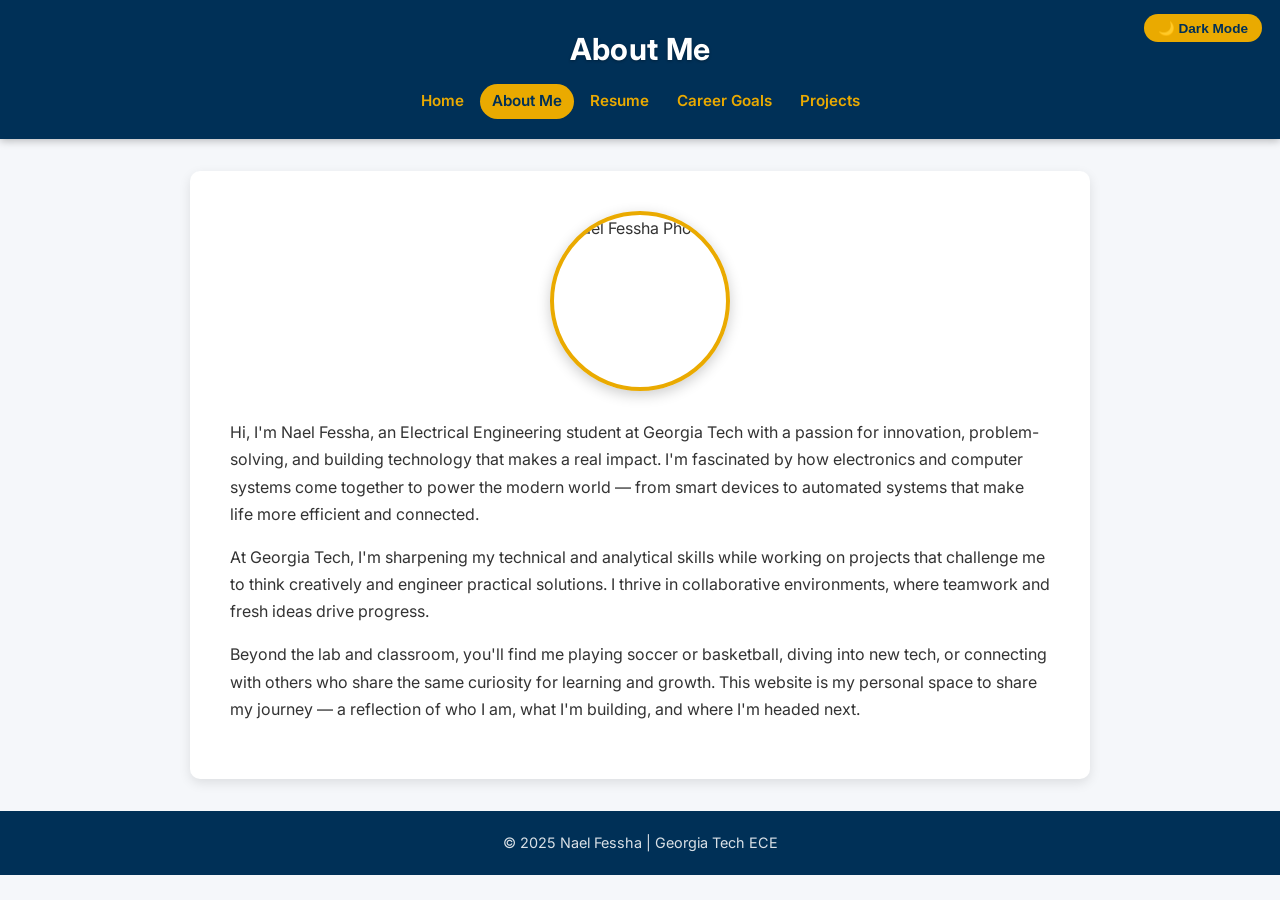
==== commit 81105cb6: "Revert "Overhaul website with professional design and new features" This reverts commit afab444b2a60" ====
--- a/about.html
+++ b/about.html
@@ -3,60 +3,37 @@
 <head>
   <meta charset="UTF-8">
   <meta name="viewport" content="width=device-width, initial-scale=1.0">
-  <title>About – Nael Fessha</title>
+  <title>About Nael Fessha</title>
   <link rel="stylesheet" href="style.css">
-  <link rel="stylesheet" href="https://cdnjs.cloudflare.com/ajax/libs/font-awesome/6.5.1/css/all.min.css">
 </head>
 <body>
+  <header>
+    <h1>About Me</h1>
+    <button class="toggle-btn" onclick="toggleMode()">🌙 Dark Mode</button>
+    <nav>
+      <a href="index.html">Home</a>
+      <a href="about.html">About Me</a>
+      <a href="resume.html">Resume</a>
+      <a href="career.html">Career Goals</a>
+      <a href="project.html">Projects</a>
+    </nav>
+  </header>
 
-<div id="scroll-progress"></div>
+  <div class="container">
+    <img src="3F4542F7-BBD8-45A6-8C08-78C17F081D3C.jpeg"
+         alt="Nael Fessha Photo"
+         class="profile-photo">
 
-<header>
-  <div class="header-inner">
-    <div class="header-brand">
-      <a href="index.html"><h1><span>Nael Fessha</span> — ECE ePortfolio</h1></a>
-    </div>
-    <div class="header-right">
-      <nav>
-        <a href="index.html">Home</a>
-        <a href="about.html">About</a>
-        <a href="resume.html">Resume</a>
-        <a href="career.html">Career</a>
-        <a href="project.html">Projects</a>
-      </nav>
-      <button class="toggle-btn" onclick="toggleMode()">🌙 Dark</button>
-      <button class="hamburger" id="hamburger" aria-label="Toggle menu" aria-expanded="false">
-        <span></span><span></span><span></span>
-      </button>
-    </div>
+    <p>Hi, I'm Nael Fessha, an Electrical Engineering student at Georgia Tech with a passion for innovation, problem-solving, and building technology that makes a real impact. I'm fascinated by how electronics and computer systems come together to power the modern world — from smart devices to automated systems that make life more efficient and connected.</p>
+
+    <p>At Georgia Tech, I'm sharpening my technical and analytical skills while working on projects that challenge me to think creatively and engineer practical solutions. I thrive in collaborative environments, where teamwork and fresh ideas drive progress.</p>
+
+    <p>Beyond the lab and classroom, you'll find me playing soccer or basketball, diving into new tech, or connecting with others who share the same curiosity for learning and growth. This website is my personal space to share my journey — a reflection of who I am, what I'm building, and where I'm headed next.</p>
   </div>
-</header>
 
-<div class="container">
-  <img src="3F4542F7-BBD8-45A6-8C08-78C17F081D3C.jpeg"
-       alt="Nael Fessha"
-       class="profile-photo">
-
-  <h2>About Me</h2>
-
-  <p class="reveal">Hi, I'm Nael Fessha, an Electrical Engineering student at Georgia Tech with a passion for innovation, problem-solving, and building technology that makes a real impact. I'm fascinated by how electronics and computer systems come together to power the modern world — from smart devices to automated systems that make life more efficient and connected.</p>
-
-  <p class="reveal">At Georgia Tech, I'm sharpening my technical and analytical skills while working on projects that challenge me to think creatively and engineer practical solutions. I thrive in collaborative environments, where teamwork and fresh ideas drive progress.</p>
-
-  <p class="reveal">Beyond the lab and classroom, you'll find me playing soccer or basketball, diving into new tech, or connecting with others who share the same curiosity for learning and growth. This website is my personal space to share my journey — a reflection of who I am, what I'm building, and where I'm headed next.</p>
-</div>
-
-<footer>
-  <div class="footer-inner">
-    <div class="footer-social">
-      <a href="https://github.com/NaelFessha3" target="_blank" aria-label="GitHub"><i class="fab fa-github"></i></a>
-      <a href="https://linkedin.com" target="_blank" aria-label="LinkedIn"><i class="fab fa-linkedin"></i></a>
-    </div>
-    <p class="footer-copy">&copy; 2025 Nael Fessha &nbsp;&middot;&nbsp; Georgia Tech ECE</p>
-  </div>
-</footer>
-
-<button id="back-to-top" aria-label="Back to top"><i class="fas fa-chevron-up"></i></button>
-<script src="script.js"></script>
+  <footer>
+    &copy; 2025 Nael Fessha | Georgia Tech ECE
+  </footer>
+  <script src="script.js"></script>
 </body>
 </html>
--- a/style.css
+++ b/style.css
@@ -1,226 +1,122 @@
 @import url('https://fonts.googleapis.com/css2?family=Inter:wght@300;400;500;600;700&display=swap');
 
-/* ── Design Tokens ────────────────────────────────────────── */
 :root {
-  --gt-navy:      #003057;
-  --gt-gold:      #EAAA00;
-  --gt-navy-dark: #001f3d;
-  --text:         #1f2937;
-  --text-muted:   #6b7280;
-  --bg:           #f8fafc;
-  --bg-card:      #ffffff;
-  --border:       #e5e7eb;
-  --radius:       12px;
-  --shadow-sm:    0 1px 4px rgba(0,0,0,0.07);
-  --shadow:       0 4px 16px rgba(0,0,0,0.09);
-  --shadow-lg:    0 8px 32px rgba(0,0,0,0.14);
-  --ease:         0.25s ease;
-}
-
-* { box-sizing: border-box; }
-html { scroll-behavior: smooth; }
+  --gt-navy: #003057;
+  --gt-gold: #EAAA00;
+  --text-color: #333;
+  --bg-light: #f5f7fa;
+  --border-radius: 10px;
+  --shadow: 0 4px 12px rgba(0, 0, 0, 0.1);
+}
+
+* {
+  box-sizing: border-box;
+}
 
 body {
-  font-family: 'Inter', 'Segoe UI', sans-serif;
+  font-family: 'Inter', 'Segoe UI', Roboto, sans-serif;
   margin: 0;
   padding: 0;
-  background: var(--bg);
-  color: var(--text);
+  background: var(--bg-light);
+  color: var(--text-color);
   line-height: 1.7;
   transition: background-color 0.4s ease, color 0.4s ease;
 }
 
-/* ── Scroll Progress Bar ──────────────────────────────────── */
-#scroll-progress {
-  position: fixed;
-  top: 0; left: 0;
-  height: 3px;
-  width: 0%;
-  background: linear-gradient(90deg, var(--gt-navy), var(--gt-gold));
-  z-index: 9999;
-  transition: width 0.1s linear;
-}
-
-/* ── Header ───────────────────────────────────────────────── */
+/* ── Header ──────────────────────────── */
 header {
   background: var(--gt-navy);
-  position: sticky;
-  top: 0;
-  z-index: 1000;
-  box-shadow: 0 2px 12px rgba(0,0,0,0.2);
-  transition: padding var(--ease), box-shadow var(--ease);
-}
-
-header.shrunk {
-  box-shadow: 0 2px 20px rgba(0,0,0,0.35);
-}
-
-.header-inner {
-  max-width: 1100px;
-  margin: 0 auto;
+  color: white;
+  text-align: center;
+  padding: 1.5rem 1rem 1.25rem;
+  box-shadow: 0 2px 8px rgba(0, 0, 0, 0.25);
+  position: relative;
+}
+
+header h1 {
+  margin: 0 0 0.5rem;
+  font-size: 1.9rem;
+  font-weight: 700;
+  letter-spacing: 0.3px;
+  color: white;
+  text-shadow: 0 1px 3px rgba(0, 0, 0, 0.3);
+}
+
+/* ── Navigation ──────────────────────── */
+nav {
+  margin-top: 0.5rem;
   display: flex;
-  align-items: center;
-  justify-content: space-between;
-  padding: 0.9rem 1.5rem;
-  gap: 1rem;
-  transition: padding var(--ease);
-}
-
-header.shrunk .header-inner {
-  padding: 0.55rem 1.5rem;
-}
-
-.header-brand a {
+  justify-content: center;
+  flex-wrap: wrap;
+  gap: 0.25rem;
+}
+
+nav a {
+  color: var(--gt-gold);
   text-decoration: none;
-}
-
-.header-brand h1 {
-  margin: 0;
-  font-size: 1.2rem;
-  font-weight: 700;
-  color: white;
-  letter-spacing: 0.2px;
-  white-space: nowrap;
-}
-
-.header-brand h1 span {
-  color: var(--gt-gold);
-}
-
-.header-right {
-  display: flex;
-  align-items: center;
-  gap: 0.75rem;
-}
-
-/* ── Navigation ───────────────────────────────────────────── */
-nav {
-  display: flex;
-  align-items: center;
-  gap: 0.15rem;
-}
-
-nav a {
-  color: rgba(255,255,255,0.78);
-  text-decoration: none;
-  padding: 0.35rem 0.8rem;
-  border-radius: 6px;
-  font-weight: 500;
-  font-size: 0.88rem;
-  transition: background var(--ease), color var(--ease);
-  white-space: nowrap;
+  padding: 0.3rem 0.75rem;
+  border-radius: 20px;
+  font-weight: 600;
+  font-size: 0.95rem;
+  transition: background 0.2s ease, color 0.2s ease;
 }
 
 nav a:hover,
 nav a.active {
-  background: rgba(234,170,0,0.18);
-  color: var(--gt-gold);
-}
-
-/* ── Toggle Button ────────────────────────────────────────── */
+  background: var(--gt-gold);
+  color: var(--gt-navy);
+}
+
+/* ── Toggle Button ───────────────────── */
 .toggle-btn {
-  background: rgba(255,255,255,0.08);
-  color: rgba(255,255,255,0.85);
-  border: 1px solid rgba(255,255,255,0.18);
-  border-radius: 8px;
-  padding: 5px 11px;
+  position: absolute;
+  top: 14px;
+  right: 18px;
+  background: var(--gt-gold);
+  color: var(--gt-navy);
+  border: none;
+  border-radius: 20px;
+  padding: 6px 14px;
   cursor: pointer;
-  font-size: 0.78rem;
-  font-weight: 600;
-  white-space: nowrap;
-  transition: background var(--ease), border-color var(--ease);
+  font-weight: 700;
+  font-size: 0.85rem;
+  transition: opacity 0.2s ease, transform 0.15s ease;
 }
 
 .toggle-btn:hover {
-  background: rgba(255,255,255,0.18);
-  border-color: rgba(255,255,255,0.4);
-}
-
-/* ── Hamburger ────────────────────────────────────────────── */
-.hamburger {
-  display: none;
-  flex-direction: column;
-  gap: 5px;
-  cursor: pointer;
-  background: none;
-  border: none;
-  padding: 5px;
-}
-
-.hamburger span {
-  display: block;
-  width: 22px;
-  height: 2px;
+  opacity: 0.9;
+  transform: scale(1.04);
+}
+
+/* ── Container ───────────────────────── */
+.container {
+  max-width: 900px;
+  margin: 2rem auto;
   background: white;
-  border-radius: 2px;
-  transition: transform 0.3s ease, opacity 0.3s ease;
-}
-
-.hamburger.open span:nth-child(1) { transform: rotate(45deg) translate(5px, 5px); }
-.hamburger.open span:nth-child(2) { opacity: 0; }
-.hamburger.open span:nth-child(3) { transform: rotate(-45deg) translate(5px, -5px); }
-
-/* ── Page Hero ────────────────────────────────────────────── */
-.page-hero {
-  background: linear-gradient(140deg, var(--gt-navy-dark) 0%, var(--gt-navy) 50%, #004a8a 100%);
-  color: white;
-  padding: 5rem 2rem 4.5rem;
+  padding: 2.5rem;
+  border-radius: var(--border-radius);
+  box-shadow: var(--shadow);
+}
+
+/* ── Hero Section ────────────────────── */
+.hero {
   text-align: center;
-  position: relative;
-  overflow: hidden;
-}
-
-.page-hero::before {
-  content: '';
-  position: absolute;
-  top: -40%; right: -15%;
-  width: 550px; height: 550px;
-  background: radial-gradient(circle, rgba(234,170,0,0.1) 0%, transparent 65%);
-  pointer-events: none;
-}
-
-.page-hero::after {
-  content: '';
-  position: absolute;
-  bottom: -30%; left: -10%;
-  width: 400px; height: 400px;
-  background: radial-gradient(circle, rgba(234,170,0,0.06) 0%, transparent 65%);
-  pointer-events: none;
-}
-
-.hero-avatar {
-  width: 120px;
-  height: 120px;
-  border-radius: 50%;
-  object-fit: cover;
-  border: 4px solid var(--gt-gold);
-  box-shadow: 0 6px 24px rgba(0,0,0,0.35);
-  margin: 0 auto 1.25rem;
-  display: block;
-}
-
-.page-hero h2 {
-  font-size: 2.4rem;
-  font-weight: 700;
-  margin: 0 0 0.4rem;
-  color: white;
-  border: none;
-  display: block;
-}
-
-.hero-subtitle {
+  padding: 1.5rem 1rem 2rem;
+  border-bottom: 2px solid #f0f0f0;
+  margin-bottom: 1.5rem;
+}
+
+.hero h2 {
+  font-size: 2rem;
+  color: var(--gt-navy);
+  margin: 0 0 0.75rem;
+}
+
+.hero p {
   font-size: 1.05rem;
-  color: var(--gt-gold);
-  font-weight: 600;
-  margin: 0 0 0.6rem;
-}
-
-.hero-desc {
-  font-size: 0.97rem;
-  color: rgba(255,255,255,0.7);
-  max-width: 480px;
-  margin: 0 auto 2rem;
-  line-height: 1.65;
+  color: #555;
+  max-width: 620px;
+  margin: 0 auto 1.75rem;
 }
 
 .hero-links {
@@ -230,113 +126,54 @@
   gap: 0.75rem;
 }
 
-/* ── Feature Cards ────────────────────────────────────────── */
-.feature-cards {
-  display: grid;
-  grid-template-columns: repeat(auto-fit, minmax(190px, 1fr));
-  gap: 1.25rem;
-}
-
-.feature-card {
-  background: var(--bg-card);
-  border: 1px solid var(--border);
-  border-radius: var(--radius);
-  padding: 1.75rem 1.5rem 1.5rem;
-  text-decoration: none;
-  color: var(--text);
-  display: flex;
-  flex-direction: column;
-  gap: 0.4rem;
-  transition: transform var(--ease), box-shadow var(--ease), border-color var(--ease);
-  box-shadow: var(--shadow-sm);
-}
-
-.feature-card:hover {
-  transform: translateY(-5px);
-  box-shadow: var(--shadow-lg);
-  border-color: var(--gt-gold);
-  color: var(--text);
-}
-
-.feature-icon {
-  font-size: 1.9rem;
-  margin-bottom: 0.3rem;
-  display: block;
-}
-
-.feature-card h3 {
-  font-size: 1rem;
-  font-weight: 700;
-  color: var(--gt-navy);
-  margin: 0;
-  border: none;
-}
-
-.feature-card p {
-  font-size: 0.85rem;
-  color: var(--text-muted);
-  margin: 0;
-  line-height: 1.5;
-}
-
-/* ── Container ────────────────────────────────────────────── */
-.container {
-  max-width: 960px;
-  margin: 2.5rem auto;
-  background: var(--bg-card);
-  padding: 2.5rem;
-  border-radius: var(--radius);
-  box-shadow: var(--shadow);
-}
-
-/* ── Buttons ──────────────────────────────────────────────── */
+/* ── Buttons ─────────────────────────── */
 .btn {
   display: inline-block;
-  padding: 0.6rem 1.4rem;
-  border-radius: 8px;
+  padding: 0.55rem 1.3rem;
+  border-radius: 24px;
   font-weight: 600;
-  font-size: 0.88rem;
+  font-size: 0.95rem;
   text-decoration: none;
-  letter-spacing: 0.2px;
-  transition: transform var(--ease), box-shadow var(--ease), background var(--ease);
+  transition: transform 0.15s ease, box-shadow 0.15s ease;
 }
 
 .btn:hover {
   transform: translateY(-2px);
-  box-shadow: 0 6px 18px rgba(0,0,0,0.14);
-}
-
-.btn-primary { background: var(--gt-navy); color: white; }
-.btn-primary:hover { color: white; }
-
-.btn-secondary { background: var(--gt-gold); color: var(--gt-navy); }
-.btn-secondary:hover { color: var(--gt-navy); }
-
-.btn-outline {
-  background: transparent;
-  color: white;
-  border: 2px solid rgba(255,255,255,0.45);
-}
-.btn-outline:hover {
-  background: rgba(255,255,255,0.1);
-  color: white;
-  border-color: white;
-}
-
-/* ── Download Button ──────────────────────────────────────── */
+  box-shadow: 0 4px 12px rgba(0, 0, 0, 0.15);
+}
+
+.btn-primary {
+  background: var(--gt-navy);
+  color: white;
+}
+
+.btn-primary:hover {
+  color: white;
+}
+
+.btn-secondary {
+  background: var(--gt-gold);
+  color: var(--gt-navy);
+}
+
+.btn-secondary:hover {
+  color: var(--gt-navy);
+}
+
+/* ── Download Button ─────────────────── */
 .download-btn {
   display: inline-flex;
   align-items: center;
   gap: 0.5rem;
   background: var(--gt-navy);
   color: white;
-  padding: 0.75rem 1.75rem;
+  padding: 0.7rem 1.5rem;
   border-radius: 8px;
   font-weight: 600;
-  font-size: 0.95rem;
+  font-size: 1rem;
   text-decoration: none;
-  margin-bottom: 2rem;
-  transition: background var(--ease), transform var(--ease);
+  margin: 0.5rem 0 1.75rem;
+  transition: background 0.2s ease, transform 0.15s ease;
 }
 
 .download-btn:hover {
@@ -345,19 +182,19 @@
   transform: translateY(-2px);
 }
 
-/* ── Profile Photo ────────────────────────────────────────── */
+/* ── Profile Photo ───────────────────── */
 .profile-photo {
   display: block;
   margin: 0 auto 1.75rem;
-  width: 155px;
-  height: 155px;
+  width: 180px;
+  height: 180px;
   object-fit: cover;
   border-radius: 50%;
-  box-shadow: 0 4px 20px rgba(0,0,0,0.2);
+  box-shadow: 0 4px 14px rgba(0, 0, 0, 0.2);
   border: 4px solid var(--gt-gold);
 }
 
-/* ── Skill Tags ───────────────────────────────────────────── */
+/* ── Skill Tags ──────────────────────── */
 .skill-tags {
   display: flex;
   flex-wrap: wrap;
@@ -370,99 +207,42 @@
 .skill-tag {
   background: #eef2ff;
   color: var(--gt-navy);
-  padding: 0.3rem 0.9rem;
+  padding: 0.3rem 0.85rem;
   border-radius: 20px;
-  font-size: 0.83rem;
+  font-size: 0.88rem;
   font-weight: 500;
   border: 1px solid #c7d2fe;
 }
 
-/* ── Education Timeline ───────────────────────────────────── */
-.timeline {
-  position: relative;
-  padding-left: 2rem;
-  margin: 1.25rem 0 1.5rem;
-}
-
-.timeline::before {
-  content: '';
-  position: absolute;
-  left: 0; top: 8px; bottom: 8px;
-  width: 2px;
-  background: linear-gradient(to bottom, var(--gt-navy), var(--gt-gold));
-  border-radius: 2px;
-}
-
-.timeline-item {
-  position: relative;
-  margin-bottom: 1.75rem;
-}
-
-.timeline-item:last-child { margin-bottom: 0; }
-
-.timeline-dot {
-  position: absolute;
-  left: -2.42rem;
-  top: 5px;
-  width: 13px;
-  height: 13px;
-  background: var(--gt-navy);
-  border: 3px solid var(--gt-gold);
-  border-radius: 50%;
-}
-
-.timeline-date {
-  font-size: 0.78rem;
-  color: var(--text-muted);
-  font-weight: 600;
-  text-transform: uppercase;
-  letter-spacing: 0.6px;
-  margin-bottom: 0.25rem;
-}
-
-.timeline-title {
-  font-weight: 700;
-  font-size: 1rem;
-  color: var(--gt-navy);
-  margin-bottom: 0.15rem;
-}
-
-.timeline-sub {
-  font-size: 0.88rem;
-  color: var(--text-muted);
-}
-
-/* ── Typography ───────────────────────────────────────────── */
-h1, h2, h3, h4 { color: var(--gt-navy); }
+/* ── Typography ──────────────────────── */
+h1, h2, h3, h4 {
+  color: var(--gt-navy);
+}
 
 h2 {
-  font-size: 1.45rem;
-  font-weight: 700;
-  margin-top: 2rem;
-  margin-bottom: 1rem;
-  padding-bottom: 0.45rem;
+  font-size: 1.5rem;
+  margin-top: 1.5rem;
+  margin-bottom: 0.75rem;
+  padding-bottom: 0.4rem;
   border-bottom: 2px solid var(--gt-gold);
   display: inline-block;
 }
 
 h3 {
-  font-size: 1.05rem;
+  font-size: 1.15rem;
+  margin-top: 1.5rem;
+  margin-bottom: 0.5rem;
+}
+
+h4 {
+  font-size: 1rem;
+  color: #555;
   font-weight: 600;
-  margin-top: 1.5rem;
-  margin-bottom: 0.4rem;
-}
-
-h4 {
-  font-size: 0.85rem;
-  font-weight: 700;
-  color: var(--text-muted);
   margin-top: 1rem;
   margin-bottom: 0.4rem;
-  text-transform: uppercase;
-  letter-spacing: 0.6px;
-}
-
-/* ── Career Roadmap ───────────────────────────────────────── */
+}
+
+/* ── Career Roadmap ──────────────────── */
 .roadmap {
   list-style: none;
   padding: 0;
@@ -474,11 +254,12 @@
   align-items: flex-start;
   gap: 1rem;
   padding: 1rem 0;
-  border-bottom: 1px solid var(--border);
-  line-height: 1.6;
-}
-
-.roadmap li:last-child { border-bottom: none; }
+  border-bottom: 1px solid #f0f0f0;
+}
+
+.roadmap li:last-child {
+  border-bottom: none;
+}
 
 .roadmap-number {
   min-width: 36px;
@@ -490,58 +271,11 @@
   align-items: center;
   justify-content: center;
   font-weight: 700;
-  font-size: 0.85rem;
+  font-size: 0.9rem;
   flex-shrink: 0;
 }
 
-/* ── Project Card ─────────────────────────────────────────── */
-.project-card {
-  border: 1px solid var(--border);
-  border-radius: var(--radius);
-  overflow: hidden;
-  margin-bottom: 1.5rem;
-  box-shadow: var(--shadow-sm);
-}
-
-.project-card-header {
-  background: linear-gradient(135deg, var(--gt-navy), #004a8a);
-  color: white;
-  padding: 1.5rem 1.75rem;
-}
-
-.project-card-header h3 {
-  margin: 0 0 0.6rem;
-  font-size: 1.15rem;
-  color: white;
-}
-
-.project-meta {
-  display: flex;
-  flex-wrap: wrap;
-  gap: 0.5rem;
-}
-
-.project-badge {
-  background: rgba(255,255,255,0.12);
-  color: rgba(255,255,255,0.9);
-  padding: 0.2rem 0.75rem;
-  border-radius: 20px;
-  font-size: 0.78rem;
-  font-weight: 500;
-  border: 1px solid rgba(255,255,255,0.2);
-}
-
-.project-badge.gold {
-  background: rgba(234,170,0,0.2);
-  color: var(--gt-gold);
-  border-color: rgba(234,170,0,0.3);
-}
-
-.project-card-body {
-  padding: 1.75rem;
-}
-
-/* ── Video Container ──────────────────────────────────────── */
+/* ── Video Container ─────────────────── */
 .video-container {
   text-align: center;
   margin: 1.5rem 0;
@@ -549,185 +283,159 @@
 
 .video-container video {
   width: 100%;
-  max-width: 520px;
-  border-radius: var(--radius);
-  box-shadow: var(--shadow-lg);
-}
-
-/* ── Links & Images ───────────────────────────────────────── */
-a { color: var(--gt-navy); }
-a:hover { color: var(--gt-gold); }
-img { max-width: 100%; border-radius: 8px; }
-
-/* ── Footer ───────────────────────────────────────────────── */
+  max-width: 480px;
+  border-radius: 12px;
+  box-shadow: 0 4px 16px rgba(0, 0, 0, 0.15);
+}
+
+/* ── Images ──────────────────────────── */
+img {
+  max-width: 100%;
+  border-radius: 8px;
+}
+
+/* ── Links ───────────────────────────── */
+a {
+  color: var(--gt-navy);
+}
+
+a:hover {
+  color: var(--gt-gold);
+}
+
+/* ── Footer ──────────────────────────── */
 footer {
-  background: var(--gt-navy-dark);
-  padding: 2.5rem 2rem;
-  margin-top: 3rem;
-}
-
-.footer-inner {
-  max-width: 960px;
-  margin: 0 auto;
-  display: flex;
-  flex-direction: column;
-  align-items: center;
-  gap: 1rem;
   text-align: center;
-}
-
-.footer-social {
-  display: flex;
-  gap: 1.25rem;
-}
-
-.footer-social a {
-  color: rgba(255,255,255,0.5);
-  font-size: 1.35rem;
-  text-decoration: none;
-  transition: color var(--ease), transform var(--ease);
-}
-
-.footer-social a:hover {
-  color: var(--gt-gold);
-  transform: translateY(-3px);
-}
-
-.footer-copy {
-  font-size: 0.83rem;
-  color: rgba(255,255,255,0.45);
-  margin: 0;
-}
-
-/* ── Back to Top ──────────────────────────────────────────── */
-#back-to-top {
-  position: fixed;
-  bottom: 1.75rem;
-  right: 1.75rem;
+  padding: 1.25rem 1rem;
   background: var(--gt-navy);
-  color: white;
-  border: none;
-  width: 42px;
-  height: 42px;
-  border-radius: 50%;
-  cursor: pointer;
-  font-size: 1rem;
-  display: flex;
-  align-items: center;
-  justify-content: center;
-  opacity: 0;
-  pointer-events: none;
-  transform: translateY(10px);
-  transition: opacity 0.3s ease, transform 0.3s ease, background var(--ease);
-  box-shadow: 0 4px 14px rgba(0,0,0,0.22);
-  z-index: 998;
-}
-
-#back-to-top.visible { opacity: 1; pointer-events: auto; transform: translateY(0); }
-#back-to-top:hover { background: var(--gt-gold); color: var(--gt-navy); }
-
-/* ── Scroll Reveal ────────────────────────────────────────── */
-.reveal {
-  opacity: 0;
-  transform: translateY(22px);
-  transition: opacity 0.55s ease, transform 0.55s ease;
-}
-
-.reveal.visible { opacity: 1; transform: translateY(0); }
-
-/* ── Page Load Fade-in ────────────────────────────────────── */
-@keyframes fadeInUp {
-  from { opacity: 0; transform: translateY(14px); }
-  to   { opacity: 1; transform: translateY(0); }
-}
-
-.page-hero  { animation: fadeInUp 0.5s ease both; }
-.container  { animation: fadeInUp 0.5s 0.1s ease both; }
-
-/* ── Responsive ───────────────────────────────────────────── */
+  color: rgba(255, 255, 255, 0.85);
+  margin-top: 2rem;
+  font-size: 0.9rem;
+}
+
+/* ── Responsive ──────────────────────── */
 @media (max-width: 768px) {
-  .hamburger { display: flex; }
-
-  nav {
-    position: absolute;
-    top: 100%;
-    left: 0; right: 0;
-    background: var(--gt-navy-dark);
-    flex-direction: column;
-    padding: 0.75rem 1.25rem 1rem;
-    gap: 0.2rem;
-    box-shadow: 0 6px 16px rgba(0,0,0,0.25);
-    display: none;
-  }
-
-  nav.open { display: flex; }
-
-  nav a { padding: 0.6rem 0.75rem; border-radius: 6px; }
-
-  .header-inner { position: relative; padding: 0.8rem 1.25rem; }
-
-  .container { padding: 1.5rem 1.25rem; margin: 1rem; }
-
-  .page-hero { padding: 3.5rem 1.5rem 3rem; }
-  .page-hero h2 { font-size: 1.75rem; }
-
-  .feature-cards { grid-template-columns: 1fr 1fr; }
-
-  .header-brand h1 { font-size: 1rem; }
+  .container {
+    padding: 1.5rem 1rem;
+    margin: 1rem;
+    border-radius: 8px;
+  }
+
+  header h1 {
+    font-size: 1.4rem;
+    padding-right: 90px;
+  }
+
+  .toggle-btn {
+    font-size: 0.75rem;
+    padding: 5px 10px;
+  }
+
+  .hero h2 {
+    font-size: 1.5rem;
+  }
 }
 
 @media (max-width: 480px) {
-  body { font-size: 14px; }
-  .feature-cards { grid-template-columns: 1fr 1fr; }
-  .page-hero h2 { font-size: 1.45rem; }
-}
-
-/* ── Dark Mode ────────────────────────────────────────────── */
+  body {
+    font-size: 14px;
+  }
+
+  header h1 {
+    font-size: 1.15rem;
+  }
+
+  .hero h2 {
+    font-size: 1.25rem;
+  }
+}
+
+/* ── Dark Mode ───────────────────────── */
 body.dark-mode {
-  --text:       #e2e8f0;
-  --text-muted: #94a3b8;
-  --bg:         #0d0d1a;
-  --bg-card:    #161628;
-  --border:     #272740;
-  background-color: var(--bg);
-  color: var(--text);
-}
-
-body.dark-mode header            { background: #0d0d1f; }
-body.dark-mode nav               { background: #0d0d1f; }
-body.dark-mode .container        { background: var(--bg-card); color: var(--text); }
-body.dark-mode footer            { background: #08081a; }
-
-body.dark-mode .feature-card     { background: #1a1a30; border-color: #272740; color: var(--text); }
-body.dark-mode .feature-card:hover { border-color: var(--gt-gold); }
-body.dark-mode .feature-card h3  { color: var(--gt-gold); }
-body.dark-mode .feature-card p   { color: var(--text-muted); }
-
-body.dark-mode h1, body.dark-mode h2, body.dark-mode h3 { color: var(--gt-gold); }
-body.dark-mode h4  { color: #64748b; }
-body.dark-mode h2  { border-bottom-color: var(--gt-gold); }
-
-body.dark-mode .skill-tag        { background: #1e1e38; color: #c7d2fe; border-color: #3730a3; }
-body.dark-mode .roadmap li       { border-bottom-color: var(--border); }
-body.dark-mode .download-btn     { background: var(--gt-gold); color: var(--gt-navy); }
-body.dark-mode .download-btn:hover { background: #d4960a; }
-
-body.dark-mode .project-card     { border-color: var(--border); }
-body.dark-mode .project-card-body { background: var(--bg-card); }
-
-body.dark-mode .timeline::before { background: linear-gradient(to bottom, var(--gt-gold), #002a4a); }
-body.dark-mode .timeline-dot     { background: var(--gt-gold); border-color: #0d0d1f; }
-body.dark-mode .timeline-title   { color: var(--gt-gold); }
-
-body.dark-mode a                 { color: var(--gt-gold); }
-body.dark-mode a:hover           { color: white; }
-body.dark-mode nav a             { color: rgba(255,255,255,0.7); }
+  background-color: #121212;
+  color: #e0e0e0;
+}
+
+body.dark-mode header {
+  background-color: #1a1a2e;
+}
+
+body.dark-mode .container {
+  background-color: #1e1e2e;
+  color: #e0e0e0;
+}
+
+body.dark-mode footer {
+  background-color: #1a1a2e;
+}
+
+body.dark-mode h1,
+body.dark-mode h2,
+body.dark-mode h3,
+body.dark-mode h4 {
+  color: var(--gt-gold);
+}
+
+body.dark-mode h2 {
+  border-bottom-color: var(--gt-gold);
+}
+
+body.dark-mode .hero {
+  border-bottom-color: #333;
+}
+
+body.dark-mode .hero p {
+  color: #bbb;
+}
+
+body.dark-mode .skill-tag {
+  background: #2a2a4a;
+  color: #e0e0e0;
+  border-color: #4a4a7a;
+}
+
+body.dark-mode .roadmap li {
+  border-bottom-color: #333;
+}
+
+body.dark-mode .download-btn {
+  background: var(--gt-gold);
+  color: var(--gt-navy);
+}
+
+body.dark-mode .download-btn:hover {
+  background: #d4960a;
+}
+
+body.dark-mode a {
+  color: var(--gt-gold);
+}
+
+body.dark-mode a:hover {
+  color: white;
+}
+
+body.dark-mode nav a {
+  color: var(--gt-gold);
+}
+
 body.dark-mode nav a:hover,
-body.dark-mode nav a.active      { background: rgba(234,170,0,0.15); color: var(--gt-gold); }
-
-body.dark-mode .btn-primary      { background: var(--gt-gold); color: var(--gt-navy); }
-body.dark-mode .btn-primary:hover { color: var(--gt-navy); }
-body.dark-mode .btn-secondary    { background: #1e1e38; color: var(--gt-gold); border: 1px solid var(--gt-gold); }
-
-body.dark-mode #back-to-top      { background: var(--gt-gold); color: var(--gt-navy); }
-body.dark-mode #back-to-top:hover { background: white; }
+body.dark-mode nav a.active {
+  background: var(--gt-gold);
+  color: var(--gt-navy);
+}
+
+body.dark-mode .btn-primary {
+  background: var(--gt-gold);
+  color: var(--gt-navy);
+}
+
+body.dark-mode .btn-secondary {
+  background: #2a2a4a;
+  color: var(--gt-gold);
+  border: 1px solid var(--gt-gold);
+}
+
+body.dark-mode h4 {
+  color: #aaa;
+}
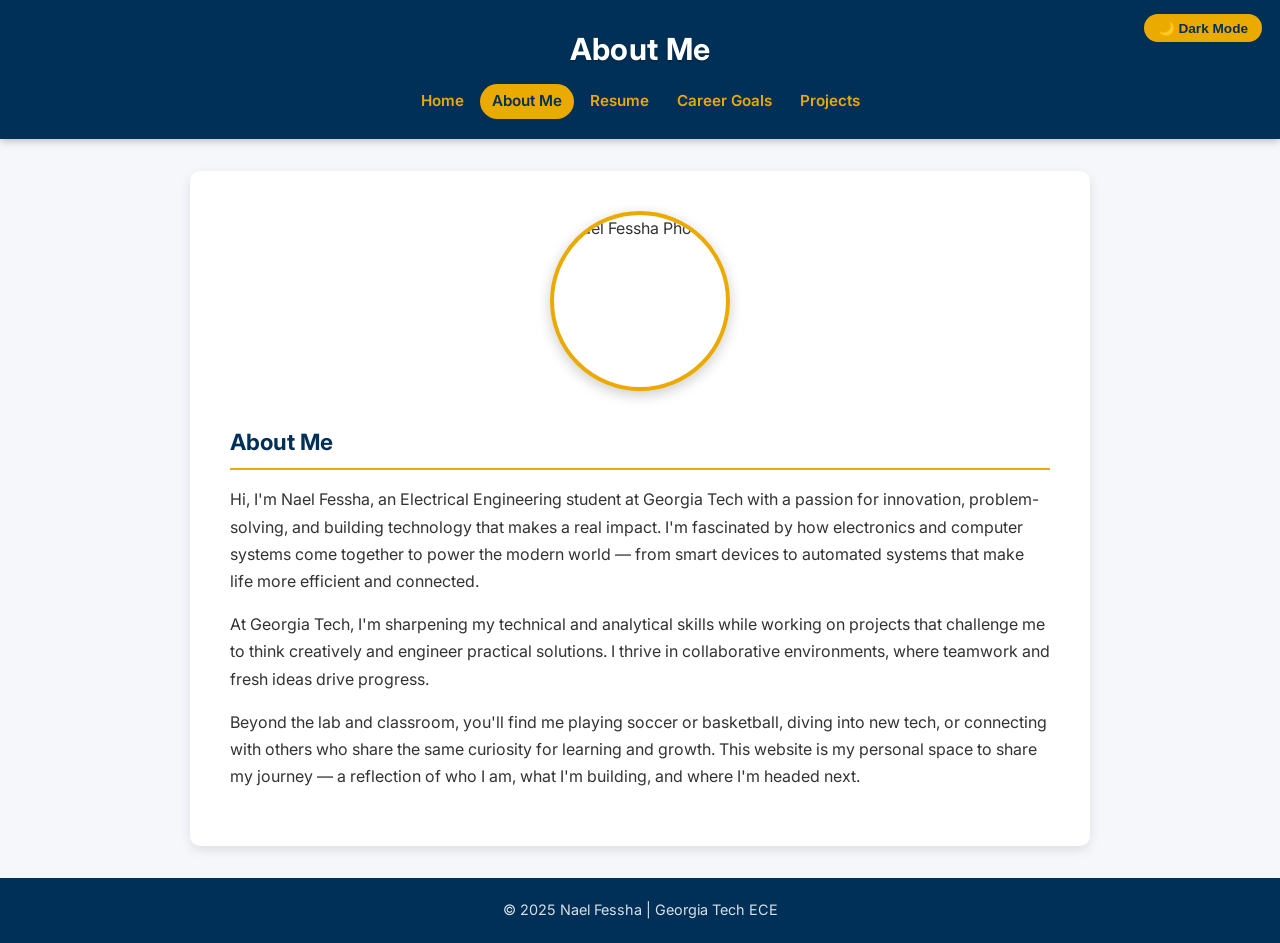
==== commit 748cbee2: "Fix layout issues and improve professional structure across all pages - Fix root cause: h2 changed f" ====
--- a/about.html
+++ b/about.html
@@ -24,6 +24,8 @@
          alt="Nael Fessha Photo"
          class="profile-photo">
 
+    <h2>About Me</h2>
+
     <p>Hi, I'm Nael Fessha, an Electrical Engineering student at Georgia Tech with a passion for innovation, problem-solving, and building technology that makes a real impact. I'm fascinated by how electronics and computer systems come together to power the modern world — from smart devices to automated systems that make life more efficient and connected.</p>
 
     <p>At Georgia Tech, I'm sharpening my technical and analytical skills while working on projects that challenge me to think creatively and engineer practical solutions. I thrive in collaborative environments, where teamwork and fresh ideas drive progress.</p>
--- a/style.css
+++ b/style.css
@@ -220,26 +220,68 @@
 }
 
 h2 {
-  font-size: 1.5rem;
-  margin-top: 1.5rem;
-  margin-bottom: 0.75rem;
-  padding-bottom: 0.4rem;
+  font-size: 1.4rem;
+  font-weight: 700;
+  display: block;
+  margin-top: 2rem;
+  margin-bottom: 1rem;
+  padding-bottom: 0.45rem;
   border-bottom: 2px solid var(--gt-gold);
-  display: inline-block;
 }
 
 h3 {
-  font-size: 1.15rem;
+  font-size: 1.05rem;
+  font-weight: 600;
   margin-top: 1.5rem;
   margin-bottom: 0.5rem;
 }
 
 h4 {
-  font-size: 1rem;
+  font-size: 0.9rem;
   color: #555;
-  font-weight: 600;
-  margin-top: 1rem;
+  font-weight: 700;
+  text-transform: uppercase;
+  letter-spacing: 0.5px;
+  margin-top: 1.25rem;
   margin-bottom: 0.4rem;
+}
+
+/* ── Page Header (title + action row) ── */
+.page-header {
+  display: flex;
+  align-items: center;
+  justify-content: space-between;
+  gap: 1.5rem;
+  padding-bottom: 1.5rem;
+  margin-bottom: 0.5rem;
+  border-bottom: 1px solid #e5e7eb;
+}
+
+.page-header h2 {
+  margin-top: 0;
+  margin-bottom: 0.2rem;
+  border-bottom: none;
+  padding-bottom: 0;
+}
+
+.page-header p {
+  margin: 0;
+  color: #6b7280;
+  font-size: 0.95rem;
+}
+
+@media (max-width: 600px) {
+  .page-header {
+    flex-direction: column;
+    align-items: flex-start;
+  }
+}
+
+/* ── Section Divider ─────────────────── */
+.section-divider {
+  border: none;
+  border-top: 1px solid #e5e7eb;
+  margin: 2rem 0;
 }
 
 /* ── Career Roadmap ──────────────────── */
@@ -398,6 +440,18 @@
   border-bottom-color: #333;
 }
 
+body.dark-mode .page-header {
+  border-bottom-color: #2a2a4a;
+}
+
+body.dark-mode .page-header p {
+  color: #9ca3af;
+}
+
+body.dark-mode .section-divider {
+  border-top-color: #2a2a4a;
+}
+
 body.dark-mode .download-btn {
   background: var(--gt-gold);
   color: var(--gt-navy);
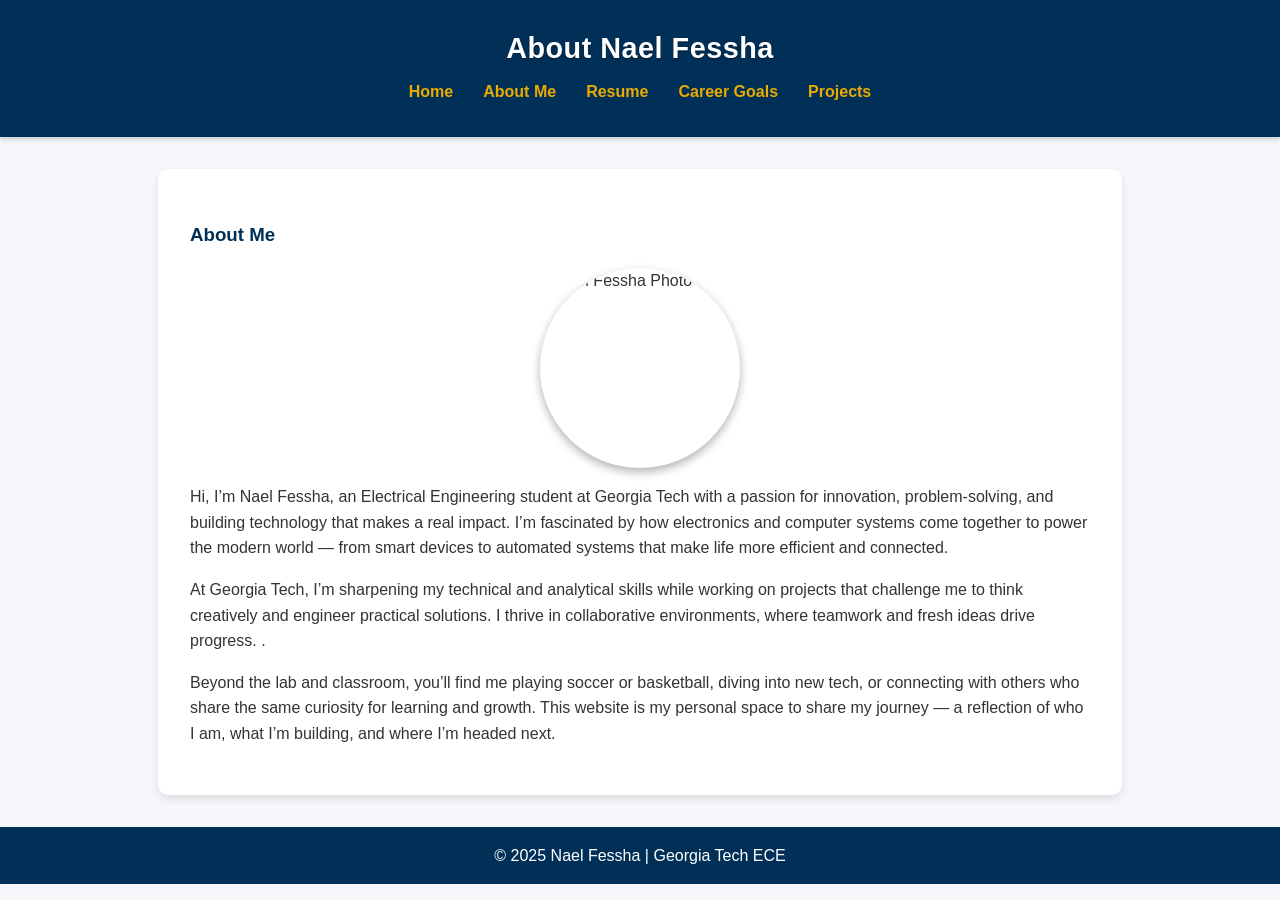
==== commit dcbe1ee5: "Revert "Redesign ePortfolio with modern styling and improved UX"" ====
--- a/about.html
+++ b/about.html
@@ -2,14 +2,39 @@
 <html lang="en">
 <head>
   <meta charset="UTF-8">
-  <meta name="viewport" content="width=device-width, initial-scale=1.0">
   <title>About Nael Fessha</title>
+  <button class="toggle-btn" onclick="toggleMode()">🌙 Dark Mode</button>
   <link rel="stylesheet" href="style.css">
-</head>
+</head><script>
+function toggleMode() {
+  const body = document.body;
+  const button = document.querySelector('.toggle-btn');
+  body.classList.toggle('dark-mode');
+  
+  if (body.classList.contains('dark-mode')) {
+    button.textContent = '☀️ Light Mode';
+    localStorage.setItem('theme', 'dark');
+  } else {
+    button.textContent = '🌙 Dark Mode';
+    localStorage.setItem('theme', 'light');
+  }
+}
+
+// Apply saved theme automatically on page load
+window.addEventListener('DOMContentLoaded', () => {
+  const savedTheme = localStorage.getItem('theme');
+  const button = document.querySelector('.toggle-btn');
+  if (savedTheme === 'dark') {
+    document.body.classList.add('dark-mode');
+    button.textContent = '☀️ Light Mode';
+  } else {
+    button.textContent = '🌙 Dark Mode';
+  }
+});
+</script>
 <body>
   <header>
-    <h1>About Me</h1>
-    <button class="toggle-btn" onclick="toggleMode()">🌙 Dark Mode</button>
+    <h1>About Nael Fessha</h1>
     <nav>
       <a href="index.html">Home</a>
       <a href="about.html">About Me</a>
@@ -18,24 +43,31 @@
       <a href="project.html">Projects</a>
     </nav>
   </header>
+ 
+  <div class="container">
+    <h3>About Me</h3>
+    <img src="3F4542F7-BBD8-45A6-8C08-78C17F081D3C.jpeg" 
+       alt="Nael Fessha Photo"
+       style="display:block; margin:auto; width:200px; height:200px; object-fit:cover; border-radius:50%; box-shadow:0 4px 10px rgba(0,0,0,0.3);">
+    <p>Hi, I’m Nael Fessha, an Electrical Engineering student at Georgia Tech with a passion for innovation, problem-solving, and building technology that makes a real impact. I’m fascinated by how electronics and computer systems come together to power the modern world — from smart devices to automated systems that make life more efficient and connected. </p>
 
-  <div class="container">
-    <img src="3F4542F7-BBD8-45A6-8C08-78C17F081D3C.jpeg"
-         alt="Nael Fessha Photo"
-         class="profile-photo">
-
-    <h2>About Me</h2>
-
-    <p>Hi, I'm Nael Fessha, an Electrical Engineering student at Georgia Tech with a passion for innovation, problem-solving, and building technology that makes a real impact. I'm fascinated by how electronics and computer systems come together to power the modern world — from smart devices to automated systems that make life more efficient and connected.</p>
-
-    <p>At Georgia Tech, I'm sharpening my technical and analytical skills while working on projects that challenge me to think creatively and engineer practical solutions. I thrive in collaborative environments, where teamwork and fresh ideas drive progress.</p>
-
-    <p>Beyond the lab and classroom, you'll find me playing soccer or basketball, diving into new tech, or connecting with others who share the same curiosity for learning and growth. This website is my personal space to share my journey — a reflection of who I am, what I'm building, and where I'm headed next.</p>
-  </div>
+    <p>At Georgia Tech, I’m sharpening my technical and analytical skills while working on projects that challenge me to think creatively and engineer practical solutions. I thrive in collaborative environments, where teamwork and fresh ideas drive progress. .</p>
+<p>Beyond the lab and classroom, you’ll find me playing soccer or basketball, diving into new tech, or connecting with others who share the same curiosity for learning and growth. This website is my personal space to share my journey — a reflection of who I am, what I’m building, and where I’m headed next. </p>
+   
+ </div>
 
   <footer>
     &copy; 2025 Nael Fessha | Georgia Tech ECE
   </footer>
-  <script src="script.js"></script>
 </body>
 </html>
+
+
+
+
+
+
+
+
+
+
--- a/style.css
+++ b/style.css
@@ -1,342 +1,70 @@
-@import url('https://fonts.googleapis.com/css2?family=Inter:wght@300;400;500;600;700&display=swap');
-
 :root {
   --gt-navy: #003057;
   --gt-gold: #EAAA00;
   --text-color: #333;
   --bg-light: #f5f7fa;
-  --border-radius: 10px;
-  --shadow: 0 4px 12px rgba(0, 0, 0, 0.1);
-}
-
-* {
-  box-sizing: border-box;
 }
 
 body {
-  font-family: 'Inter', 'Segoe UI', Roboto, sans-serif;
+  font-family: 'Segoe UI', Roboto, sans-serif;
   margin: 0;
   padding: 0;
   background: var(--bg-light);
   color: var(--text-color);
-  line-height: 1.7;
-  transition: background-color 0.4s ease, color 0.4s ease;
+  line-height: 1.6;
 }
 
-/* ── Header ──────────────────────────── */
 header {
   background: var(--gt-navy);
   color: white;
   text-align: center;
-  padding: 1.5rem 1rem 1.25rem;
-  box-shadow: 0 2px 8px rgba(0, 0, 0, 0.25);
+  padding: 1rem 0 2rem 0;
+  box-shadow: 0 2px 5px rgba(0, 0, 0, 0.2);
   position: relative;
 }
 
 header h1 {
-  margin: 0 0 0.5rem;
-  font-size: 1.9rem;
-  font-weight: 700;
-  letter-spacing: 0.3px;
-  color: white;
-  text-shadow: 0 1px 3px rgba(0, 0, 0, 0.3);
+  margin: 0.3em 0;
+  font-size: 1.8rem;
+  letter-spacing: 0.5px;
+  color: white; /* Ensures bright title text on dark background */
+  text-shadow: 0 1px 2px rgba(0, 0, 0, 0.4);
 }
 
-/* ── Navigation ──────────────────────── */
 nav {
   margin-top: 0.5rem;
-  display: flex;
-  justify-content: center;
-  flex-wrap: wrap;
-  gap: 0.25rem;
 }
 
 nav a {
   color: var(--gt-gold);
   text-decoration: none;
-  padding: 0.3rem 0.75rem;
-  border-radius: 20px;
-  font-weight: 600;
-  font-size: 0.95rem;
-  transition: background 0.2s ease, color 0.2s ease;
+  margin: 0 0.8rem;
+  font-weight: bold;
+  font-size: 1rem;
 }
 
-nav a:hover,
-nav a.active {
-  background: var(--gt-gold);
-  color: var(--gt-navy);
+nav a:hover {
+  text-decoration: underline;
+  color: white;
 }
-
-/* ── Toggle Button ───────────────────── */
-.toggle-btn {
-  position: absolute;
-  top: 14px;
-  right: 18px;
-  background: var(--gt-gold);
-  color: var(--gt-navy);
-  border: none;
-  border-radius: 20px;
-  padding: 6px 14px;
-  cursor: pointer;
-  font-weight: 700;
-  font-size: 0.85rem;
-  transition: opacity 0.2s ease, transform 0.15s ease;
-}
-
-.toggle-btn:hover {
-  opacity: 0.9;
-  transform: scale(1.04);
-}
-
-/* ── Container ───────────────────────── */
 .container {
   max-width: 900px;
   margin: 2rem auto;
   background: white;
-  padding: 2.5rem;
-  border-radius: var(--border-radius);
-  box-shadow: var(--shadow);
+  padding: 2rem;
+  border-radius: 10px;
+  box-shadow: 0 4px 8px rgba(0,0,0,0.1);
 }
 
-/* ── Hero Section ────────────────────── */
-.hero {
-  text-align: center;
-  padding: 1.5rem 1rem 2rem;
-  border-bottom: 2px solid #f0f0f0;
-  margin-bottom: 1.5rem;
-}
-
-.hero h2 {
-  font-size: 2rem;
-  color: var(--gt-navy);
-  margin: 0 0 0.75rem;
-}
-
-.hero p {
-  font-size: 1.05rem;
-  color: #555;
-  max-width: 620px;
-  margin: 0 auto 1.75rem;
-}
-
-.hero-links {
-  display: flex;
-  flex-wrap: wrap;
-  justify-content: center;
-  gap: 0.75rem;
-}
-
-/* ── Buttons ─────────────────────────── */
-.btn {
-  display: inline-block;
-  padding: 0.55rem 1.3rem;
-  border-radius: 24px;
-  font-weight: 600;
-  font-size: 0.95rem;
-  text-decoration: none;
-  transition: transform 0.15s ease, box-shadow 0.15s ease;
-}
-
-.btn:hover {
-  transform: translateY(-2px);
-  box-shadow: 0 4px 12px rgba(0, 0, 0, 0.15);
-}
-
-.btn-primary {
-  background: var(--gt-navy);
-  color: white;
-}
-
-.btn-primary:hover {
-  color: white;
-}
-
-.btn-secondary {
-  background: var(--gt-gold);
-  color: var(--gt-navy);
-}
-
-.btn-secondary:hover {
-  color: var(--gt-navy);
-}
-
-/* ── Download Button ─────────────────── */
-.download-btn {
-  display: inline-flex;
-  align-items: center;
-  gap: 0.5rem;
-  background: var(--gt-navy);
-  color: white;
-  padding: 0.7rem 1.5rem;
-  border-radius: 8px;
-  font-weight: 600;
-  font-size: 1rem;
-  text-decoration: none;
-  margin: 0.5rem 0 1.75rem;
-  transition: background 0.2s ease, transform 0.15s ease;
-}
-
-.download-btn:hover {
-  background: #004a8a;
-  color: white;
-  transform: translateY(-2px);
-}
-
-/* ── Profile Photo ───────────────────── */
-.profile-photo {
-  display: block;
-  margin: 0 auto 1.75rem;
-  width: 180px;
-  height: 180px;
-  object-fit: cover;
-  border-radius: 50%;
-  box-shadow: 0 4px 14px rgba(0, 0, 0, 0.2);
-  border: 4px solid var(--gt-gold);
-}
-
-/* ── Skill Tags ──────────────────────── */
-.skill-tags {
-  display: flex;
-  flex-wrap: wrap;
-  gap: 0.5rem;
-  list-style: none;
-  padding: 0;
-  margin: 0.5rem 0 1.25rem;
-}
-
-.skill-tag {
-  background: #eef2ff;
-  color: var(--gt-navy);
-  padding: 0.3rem 0.85rem;
-  border-radius: 20px;
-  font-size: 0.88rem;
-  font-weight: 500;
-  border: 1px solid #c7d2fe;
-}
-
-/* ── Typography ──────────────────────── */
-h1, h2, h3, h4 {
-  color: var(--gt-navy);
-}
-
-h2 {
-  font-size: 1.4rem;
-  font-weight: 700;
-  display: block;
-  margin-top: 2rem;
-  margin-bottom: 1rem;
-  padding-bottom: 0.45rem;
-  border-bottom: 2px solid var(--gt-gold);
-}
-
-h3 {
-  font-size: 1.05rem;
-  font-weight: 600;
-  margin-top: 1.5rem;
-  margin-bottom: 0.5rem;
-}
-
-h4 {
-  font-size: 0.9rem;
-  color: #555;
-  font-weight: 700;
-  text-transform: uppercase;
-  letter-spacing: 0.5px;
-  margin-top: 1.25rem;
-  margin-bottom: 0.4rem;
-}
-
-/* ── Page Header (title + action row) ── */
-.page-header {
-  display: flex;
-  align-items: center;
-  justify-content: space-between;
-  gap: 1.5rem;
-  padding-bottom: 1.5rem;
-  margin-bottom: 0.5rem;
-  border-bottom: 1px solid #e5e7eb;
-}
-
-.page-header h2 {
-  margin-top: 0;
-  margin-bottom: 0.2rem;
-  border-bottom: none;
-  padding-bottom: 0;
-}
-
-.page-header p {
-  margin: 0;
-  color: #6b7280;
-  font-size: 0.95rem;
-}
-
-@media (max-width: 600px) {
-  .page-header {
-    flex-direction: column;
-    align-items: flex-start;
-  }
-}
-
-/* ── Section Divider ─────────────────── */
-.section-divider {
-  border: none;
-  border-top: 1px solid #e5e7eb;
-  margin: 2rem 0;
-}
-
-/* ── Career Roadmap ──────────────────── */
-.roadmap {
-  list-style: none;
-  padding: 0;
-  margin: 1rem 0 0;
-}
-
-.roadmap li {
-  display: flex;
-  align-items: flex-start;
-  gap: 1rem;
-  padding: 1rem 0;
-  border-bottom: 1px solid #f0f0f0;
-}
-
-.roadmap li:last-child {
-  border-bottom: none;
-}
-
-.roadmap-number {
-  min-width: 36px;
-  height: 36px;
-  background: var(--gt-navy);
-  color: var(--gt-gold);
-  border-radius: 50%;
-  display: flex;
-  align-items: center;
-  justify-content: center;
-  font-weight: 700;
-  font-size: 0.9rem;
-  flex-shrink: 0;
-}
-
-/* ── Video Container ─────────────────── */
-.video-container {
-  text-align: center;
-  margin: 1.5rem 0;
-}
-
-.video-container video {
-  width: 100%;
-  max-width: 480px;
-  border-radius: 12px;
-  box-shadow: 0 4px 16px rgba(0, 0, 0, 0.15);
-}
-
-/* ── Images ──────────────────────────── */
 img {
   max-width: 100%;
   border-radius: 8px;
 }
 
-/* ── Links ───────────────────────────── */
+h1, h2, h3 {
+  color: var(--gt-navy);
+}
+
 a {
   color: var(--gt-navy);
 }
@@ -345,151 +73,95 @@
   color: var(--gt-gold);
 }
 
-/* ── Footer ──────────────────────────── */
 footer {
   text-align: center;
-  padding: 1.25rem 1rem;
+  padding: 1rem;
   background: var(--gt-navy);
-  color: rgba(255, 255, 255, 0.85);
+  color: white;
   margin-top: 2rem;
-  font-size: 0.9rem;
 }
 
-/* ── Responsive ──────────────────────── */
+/* Make it responsive */
 @media (max-width: 768px) {
   .container {
-    padding: 1.5rem 1rem;
-    margin: 1rem;
-    border-radius: 8px;
+    padding: 1rem;
   }
-
+  nav a {
+    display: inline-block;
+    margin: 0.4rem;
+  }
   header h1 {
-    font-size: 1.4rem;
-    padding-right: 90px;
-  }
-
-  .toggle-btn {
-    font-size: 0.75rem;
-    padding: 5px 10px;
-  }
-
-  .hero h2 {
-    font-size: 1.5rem;
+    font-size: 1.3rem;
   }
 }
-
 @media (max-width: 480px) {
   body {
     font-size: 14px;
   }
-
   header h1 {
-    font-size: 1.15rem;
+    font-size: 1.1rem;
   }
 
-  .hero h2 {
-    font-size: 1.25rem;
-  }
-}
-
-/* ── Dark Mode ───────────────────────── */
-body.dark-mode {
+}body.dark-mode {
   background-color: #121212;
-  color: #e0e0e0;
+  color: #f1f1f1;
 }
 
 body.dark-mode header {
-  background-color: #1a1a2e;
+  background-color: #1c1c1c;
+}
+
+body.dark-mode nav a {
+  color: #EAAA00;
 }
 
 body.dark-mode .container {
-  background-color: #1e1e2e;
-  color: #e0e0e0;
+  background-color: #1e1e1e;
+  color: #f1f1f1;
 }
 
 body.dark-mode footer {
-  background-color: #1a1a2e;
+  background-color: #1c1c1c;
 }
 
-body.dark-mode h1,
-body.dark-mode h2,
-body.dark-mode h3,
-body.dark-mode h4 {
+body.dark-mode h1, 
+body.dark-mode h2, 
+body.dark-mode h3 {
+  color: #EAAA00;
+}
+
+/* Toggle button style */
+.toggle-btn {
+  position: absolute;
+  top: 15px;
+  right: 20px;
+  background: #EAAA00;
+  color: #003057;
+  border: none;
+  border-radius: 20px;
+  padding: 6px 12px;
+  cursor: pointer;
+  font-weight: bold;
+}
+
+.toggle-btn:hover {
+  opacity: 0.85;
+}
+body {
+  transition: background-color 0.4s ease, color 0.4s ease;
+}
+
+body:not(.dark-mode) header {
+  background-color: var(--gt-navy);
+  color: white;
+}
+
+body:not(.dark-mode) header h1 {
+  color: white;
+  text-shadow: 0 1px 2px rgba(0, 0, 0, 0.4);
+}
+
+body:not(.dark-mode) nav a {
   color: var(--gt-gold);
 }
 
-body.dark-mode h2 {
-  border-bottom-color: var(--gt-gold);
-}
-
-body.dark-mode .hero {
-  border-bottom-color: #333;
-}
-
-body.dark-mode .hero p {
-  color: #bbb;
-}
-
-body.dark-mode .skill-tag {
-  background: #2a2a4a;
-  color: #e0e0e0;
-  border-color: #4a4a7a;
-}
-
-body.dark-mode .roadmap li {
-  border-bottom-color: #333;
-}
-
-body.dark-mode .page-header {
-  border-bottom-color: #2a2a4a;
-}
-
-body.dark-mode .page-header p {
-  color: #9ca3af;
-}
-
-body.dark-mode .section-divider {
-  border-top-color: #2a2a4a;
-}
-
-body.dark-mode .download-btn {
-  background: var(--gt-gold);
-  color: var(--gt-navy);
-}
-
-body.dark-mode .download-btn:hover {
-  background: #d4960a;
-}
-
-body.dark-mode a {
-  color: var(--gt-gold);
-}
-
-body.dark-mode a:hover {
-  color: white;
-}
-
-body.dark-mode nav a {
-  color: var(--gt-gold);
-}
-
-body.dark-mode nav a:hover,
-body.dark-mode nav a.active {
-  background: var(--gt-gold);
-  color: var(--gt-navy);
-}
-
-body.dark-mode .btn-primary {
-  background: var(--gt-gold);
-  color: var(--gt-navy);
-}
-
-body.dark-mode .btn-secondary {
-  background: #2a2a4a;
-  color: var(--gt-gold);
-  border: 1px solid var(--gt-gold);
-}
-
-body.dark-mode h4 {
-  color: #aaa;
-}
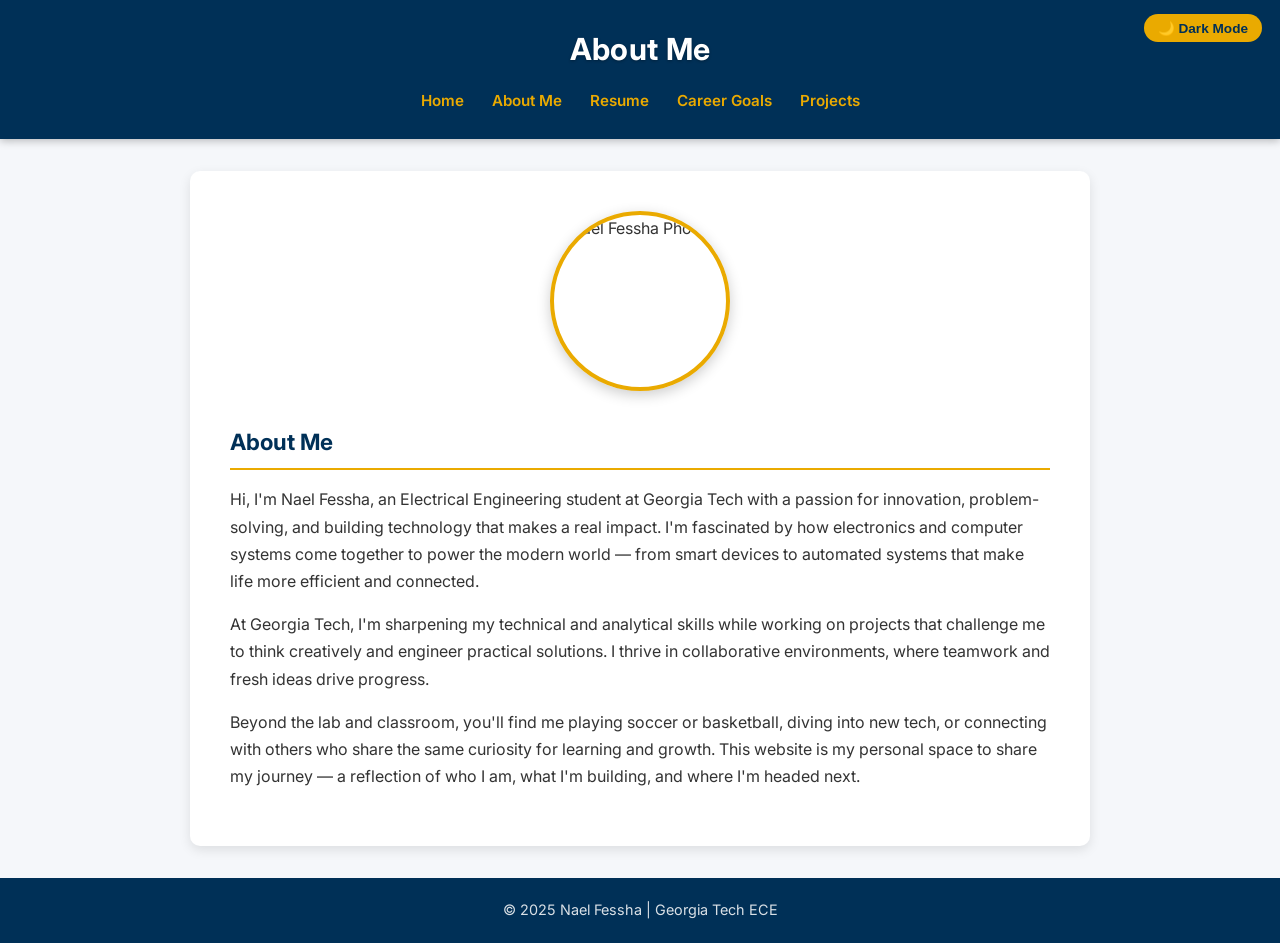
==== commit e9de28c6: "Merge pull request #2 from NaelFessha3/claude/improve-website-appearance-yuNx2 Claude/improve websit" ====
--- a/about.html
+++ b/about.html
@@ -2,39 +2,14 @@
 <html lang="en">
 <head>
   <meta charset="UTF-8">
+  <meta name="viewport" content="width=device-width, initial-scale=1.0">
   <title>About Nael Fessha</title>
-  <button class="toggle-btn" onclick="toggleMode()">🌙 Dark Mode</button>
   <link rel="stylesheet" href="style.css">
-</head><script>
-function toggleMode() {
-  const body = document.body;
-  const button = document.querySelector('.toggle-btn');
-  body.classList.toggle('dark-mode');
-  
-  if (body.classList.contains('dark-mode')) {
-    button.textContent = '☀️ Light Mode';
-    localStorage.setItem('theme', 'dark');
-  } else {
-    button.textContent = '🌙 Dark Mode';
-    localStorage.setItem('theme', 'light');
-  }
-}
-
-// Apply saved theme automatically on page load
-window.addEventListener('DOMContentLoaded', () => {
-  const savedTheme = localStorage.getItem('theme');
-  const button = document.querySelector('.toggle-btn');
-  if (savedTheme === 'dark') {
-    document.body.classList.add('dark-mode');
-    button.textContent = '☀️ Light Mode';
-  } else {
-    button.textContent = '🌙 Dark Mode';
-  }
-});
-</script>
+</head>
 <body>
   <header>
-    <h1>About Nael Fessha</h1>
+    <h1>About Me</h1>
+    <button class="toggle-btn" onclick="toggleMode()">🌙 Dark Mode</button>
     <nav>
       <a href="index.html">Home</a>
       <a href="about.html">About Me</a>
@@ -43,31 +18,24 @@
       <a href="project.html">Projects</a>
     </nav>
   </header>
- 
+
   <div class="container">
-    <h3>About Me</h3>
-    <img src="3F4542F7-BBD8-45A6-8C08-78C17F081D3C.jpeg" 
-       alt="Nael Fessha Photo"
-       style="display:block; margin:auto; width:200px; height:200px; object-fit:cover; border-radius:50%; box-shadow:0 4px 10px rgba(0,0,0,0.3);">
-    <p>Hi, I’m Nael Fessha, an Electrical Engineering student at Georgia Tech with a passion for innovation, problem-solving, and building technology that makes a real impact. I’m fascinated by how electronics and computer systems come together to power the modern world — from smart devices to automated systems that make life more efficient and connected. </p>
+    <img src="3F4542F7-BBD8-45A6-8C08-78C17F081D3C.jpeg"
+         alt="Nael Fessha Photo"
+         class="profile-photo">
 
-    <p>At Georgia Tech, I’m sharpening my technical and analytical skills while working on projects that challenge me to think creatively and engineer practical solutions. I thrive in collaborative environments, where teamwork and fresh ideas drive progress. .</p>
-<p>Beyond the lab and classroom, you’ll find me playing soccer or basketball, diving into new tech, or connecting with others who share the same curiosity for learning and growth. This website is my personal space to share my journey — a reflection of who I am, what I’m building, and where I’m headed next. </p>
-   
- </div>
+    <h2>About Me</h2>
+
+    <p>Hi, I'm Nael Fessha, an Electrical Engineering student at Georgia Tech with a passion for innovation, problem-solving, and building technology that makes a real impact. I'm fascinated by how electronics and computer systems come together to power the modern world — from smart devices to automated systems that make life more efficient and connected.</p>
+
+    <p>At Georgia Tech, I'm sharpening my technical and analytical skills while working on projects that challenge me to think creatively and engineer practical solutions. I thrive in collaborative environments, where teamwork and fresh ideas drive progress.</p>
+
+    <p>Beyond the lab and classroom, you'll find me playing soccer or basketball, diving into new tech, or connecting with others who share the same curiosity for learning and growth. This website is my personal space to share my journey — a reflection of who I am, what I'm building, and where I'm headed next.</p>
+  </div>
 
   <footer>
     &copy; 2025 Nael Fessha | Georgia Tech ECE
   </footer>
+  <script src="script.js"></script>
 </body>
 </html>
-
-
-
-
-
-
-
-
-
-
--- a/style.css
+++ b/style.css
@@ -1,70 +1,342 @@
+@import url('https://fonts.googleapis.com/css2?family=Inter:wght@300;400;500;600;700&display=swap');
+
 :root {
   --gt-navy: #003057;
   --gt-gold: #EAAA00;
   --text-color: #333;
   --bg-light: #f5f7fa;
+  --border-radius: 10px;
+  --shadow: 0 4px 12px rgba(0, 0, 0, 0.1);
+}
+
+* {
+  box-sizing: border-box;
 }
 
 body {
-  font-family: 'Segoe UI', Roboto, sans-serif;
+  font-family: 'Inter', 'Segoe UI', Roboto, sans-serif;
   margin: 0;
   padding: 0;
   background: var(--bg-light);
   color: var(--text-color);
-  line-height: 1.6;
-}
-
+  line-height: 1.7;
+  transition: background-color 0.4s ease, color 0.4s ease;
+}
+
+/* ── Header ──────────────────────────── */
 header {
   background: var(--gt-navy);
   color: white;
   text-align: center;
-  padding: 1rem 0 2rem 0;
-  box-shadow: 0 2px 5px rgba(0, 0, 0, 0.2);
+  padding: 1.5rem 1rem 1.25rem;
+  box-shadow: 0 2px 8px rgba(0, 0, 0, 0.25);
   position: relative;
 }
 
 header h1 {
-  margin: 0.3em 0;
-  font-size: 1.8rem;
-  letter-spacing: 0.5px;
-  color: white; /* Ensures bright title text on dark background */
-  text-shadow: 0 1px 2px rgba(0, 0, 0, 0.4);
-}
-
+  margin: 0 0 0.5rem;
+  font-size: 1.9rem;
+  font-weight: 700;
+  letter-spacing: 0.3px;
+  color: white;
+  text-shadow: 0 1px 3px rgba(0, 0, 0, 0.3);
+}
+
+/* ── Navigation ──────────────────────── */
 nav {
   margin-top: 0.5rem;
+  display: flex;
+  justify-content: center;
+  flex-wrap: wrap;
+  gap: 0.25rem;
 }
 
 nav a {
   color: var(--gt-gold);
   text-decoration: none;
-  margin: 0 0.8rem;
-  font-weight: bold;
-  font-size: 1rem;
-}
-
-nav a:hover {
-  text-decoration: underline;
-  color: white;
-}
+  padding: 0.3rem 0.75rem;
+  border-radius: 20px;
+  font-weight: 600;
+  font-size: 0.95rem;
+  transition: background 0.2s ease, color 0.2s ease;
+}
+
+nav a:hover,
+nav a.active {
+  background: var(--gt-gold);
+  color: var(--gt-navy);
+}
+
+/* ── Toggle Button ───────────────────── */
+.toggle-btn {
+  position: absolute;
+  top: 14px;
+  right: 18px;
+  background: var(--gt-gold);
+  color: var(--gt-navy);
+  border: none;
+  border-radius: 20px;
+  padding: 6px 14px;
+  cursor: pointer;
+  font-weight: 700;
+  font-size: 0.85rem;
+  transition: opacity 0.2s ease, transform 0.15s ease;
+}
+
+.toggle-btn:hover {
+  opacity: 0.9;
+  transform: scale(1.04);
+}
+
+/* ── Container ───────────────────────── */
 .container {
   max-width: 900px;
   margin: 2rem auto;
   background: white;
-  padding: 2rem;
-  border-radius: 10px;
-  box-shadow: 0 4px 8px rgba(0,0,0,0.1);
-}
-
+  padding: 2.5rem;
+  border-radius: var(--border-radius);
+  box-shadow: var(--shadow);
+}
+
+/* ── Hero Section ────────────────────── */
+.hero {
+  text-align: center;
+  padding: 1.5rem 1rem 2rem;
+  border-bottom: 2px solid #f0f0f0;
+  margin-bottom: 1.5rem;
+}
+
+.hero h2 {
+  font-size: 2rem;
+  color: var(--gt-navy);
+  margin: 0 0 0.75rem;
+}
+
+.hero p {
+  font-size: 1.05rem;
+  color: #555;
+  max-width: 620px;
+  margin: 0 auto 1.75rem;
+}
+
+.hero-links {
+  display: flex;
+  flex-wrap: wrap;
+  justify-content: center;
+  gap: 0.75rem;
+}
+
+/* ── Buttons ─────────────────────────── */
+.btn {
+  display: inline-block;
+  padding: 0.55rem 1.3rem;
+  border-radius: 24px;
+  font-weight: 600;
+  font-size: 0.95rem;
+  text-decoration: none;
+  transition: transform 0.15s ease, box-shadow 0.15s ease;
+}
+
+.btn:hover {
+  transform: translateY(-2px);
+  box-shadow: 0 4px 12px rgba(0, 0, 0, 0.15);
+}
+
+.btn-primary {
+  background: var(--gt-navy);
+  color: white;
+}
+
+.btn-primary:hover {
+  color: white;
+}
+
+.btn-secondary {
+  background: var(--gt-gold);
+  color: var(--gt-navy);
+}
+
+.btn-secondary:hover {
+  color: var(--gt-navy);
+}
+
+/* ── Download Button ─────────────────── */
+.download-btn {
+  display: inline-flex;
+  align-items: center;
+  gap: 0.5rem;
+  background: var(--gt-navy);
+  color: white;
+  padding: 0.7rem 1.5rem;
+  border-radius: 8px;
+  font-weight: 600;
+  font-size: 1rem;
+  text-decoration: none;
+  margin: 0.5rem 0 1.75rem;
+  transition: background 0.2s ease, transform 0.15s ease;
+}
+
+.download-btn:hover {
+  background: #004a8a;
+  color: white;
+  transform: translateY(-2px);
+}
+
+/* ── Profile Photo ───────────────────── */
+.profile-photo {
+  display: block;
+  margin: 0 auto 1.75rem;
+  width: 180px;
+  height: 180px;
+  object-fit: cover;
+  border-radius: 50%;
+  box-shadow: 0 4px 14px rgba(0, 0, 0, 0.2);
+  border: 4px solid var(--gt-gold);
+}
+
+/* ── Skill Tags ──────────────────────── */
+.skill-tags {
+  display: flex;
+  flex-wrap: wrap;
+  gap: 0.5rem;
+  list-style: none;
+  padding: 0;
+  margin: 0.5rem 0 1.25rem;
+}
+
+.skill-tag {
+  background: #eef2ff;
+  color: var(--gt-navy);
+  padding: 0.3rem 0.85rem;
+  border-radius: 20px;
+  font-size: 0.88rem;
+  font-weight: 500;
+  border: 1px solid #c7d2fe;
+}
+
+/* ── Typography ──────────────────────── */
+h1, h2, h3, h4 {
+  color: var(--gt-navy);
+}
+
+h2 {
+  font-size: 1.4rem;
+  font-weight: 700;
+  display: block;
+  margin-top: 2rem;
+  margin-bottom: 1rem;
+  padding-bottom: 0.45rem;
+  border-bottom: 2px solid var(--gt-gold);
+}
+
+h3 {
+  font-size: 1.05rem;
+  font-weight: 600;
+  margin-top: 1.5rem;
+  margin-bottom: 0.5rem;
+}
+
+h4 {
+  font-size: 0.9rem;
+  color: #555;
+  font-weight: 700;
+  text-transform: uppercase;
+  letter-spacing: 0.5px;
+  margin-top: 1.25rem;
+  margin-bottom: 0.4rem;
+}
+
+/* ── Page Header (title + action row) ── */
+.page-header {
+  display: flex;
+  align-items: center;
+  justify-content: space-between;
+  gap: 1.5rem;
+  padding-bottom: 1.5rem;
+  margin-bottom: 0.5rem;
+  border-bottom: 1px solid #e5e7eb;
+}
+
+.page-header h2 {
+  margin-top: 0;
+  margin-bottom: 0.2rem;
+  border-bottom: none;
+  padding-bottom: 0;
+}
+
+.page-header p {
+  margin: 0;
+  color: #6b7280;
+  font-size: 0.95rem;
+}
+
+@media (max-width: 600px) {
+  .page-header {
+    flex-direction: column;
+    align-items: flex-start;
+  }
+}
+
+/* ── Section Divider ─────────────────── */
+.section-divider {
+  border: none;
+  border-top: 1px solid #e5e7eb;
+  margin: 2rem 0;
+}
+
+/* ── Career Roadmap ──────────────────── */
+.roadmap {
+  list-style: none;
+  padding: 0;
+  margin: 1rem 0 0;
+}
+
+.roadmap li {
+  display: flex;
+  align-items: flex-start;
+  gap: 1rem;
+  padding: 1rem 0;
+  border-bottom: 1px solid #f0f0f0;
+}
+
+.roadmap li:last-child {
+  border-bottom: none;
+}
+
+.roadmap-number {
+  min-width: 36px;
+  height: 36px;
+  background: var(--gt-navy);
+  color: var(--gt-gold);
+  border-radius: 50%;
+  display: flex;
+  align-items: center;
+  justify-content: center;
+  font-weight: 700;
+  font-size: 0.9rem;
+  flex-shrink: 0;
+}
+
+/* ── Video Container ─────────────────── */
+.video-container {
+  text-align: center;
+  margin: 1.5rem 0;
+}
+
+.video-container video {
+  width: 100%;
+  max-width: 480px;
+  border-radius: 12px;
+  box-shadow: 0 4px 16px rgba(0, 0, 0, 0.15);
+}
+
+/* ── Images ──────────────────────────── */
 img {
   max-width: 100%;
   border-radius: 8px;
 }
 
-h1, h2, h3 {
-  color: var(--gt-navy);
-}
-
+/* ── Links ───────────────────────────── */
 a {
   color: var(--gt-navy);
 }
@@ -73,95 +345,151 @@
   color: var(--gt-gold);
 }
 
+/* ── Footer ──────────────────────────── */
 footer {
   text-align: center;
-  padding: 1rem;
+  padding: 1.25rem 1rem;
   background: var(--gt-navy);
-  color: white;
+  color: rgba(255, 255, 255, 0.85);
   margin-top: 2rem;
-}
-
-/* Make it responsive */
+  font-size: 0.9rem;
+}
+
+/* ── Responsive ──────────────────────── */
 @media (max-width: 768px) {
   .container {
-    padding: 1rem;
-  }
-  nav a {
-    display: inline-block;
-    margin: 0.4rem;
-  }
+    padding: 1.5rem 1rem;
+    margin: 1rem;
+    border-radius: 8px;
+  }
+
   header h1 {
-    font-size: 1.3rem;
-  }
-}
+    font-size: 1.4rem;
+    padding-right: 90px;
+  }
+
+  .toggle-btn {
+    font-size: 0.75rem;
+    padding: 5px 10px;
+  }
+
+  .hero h2 {
+    font-size: 1.5rem;
+  }
+}
+
 @media (max-width: 480px) {
   body {
     font-size: 14px;
   }
+
   header h1 {
-    font-size: 1.1rem;
-  }
-
-}body.dark-mode {
+    font-size: 1.15rem;
+  }
+
+  .hero h2 {
+    font-size: 1.25rem;
+  }
+}
+
+/* ── Dark Mode ───────────────────────── */
+body.dark-mode {
   background-color: #121212;
-  color: #f1f1f1;
+  color: #e0e0e0;
 }
 
 body.dark-mode header {
-  background-color: #1c1c1c;
+  background-color: #1a1a2e;
+}
+
+body.dark-mode .container {
+  background-color: #1e1e2e;
+  color: #e0e0e0;
+}
+
+body.dark-mode footer {
+  background-color: #1a1a2e;
+}
+
+body.dark-mode h1,
+body.dark-mode h2,
+body.dark-mode h3,
+body.dark-mode h4 {
+  color: var(--gt-gold);
+}
+
+body.dark-mode h2 {
+  border-bottom-color: var(--gt-gold);
+}
+
+body.dark-mode .hero {
+  border-bottom-color: #333;
+}
+
+body.dark-mode .hero p {
+  color: #bbb;
+}
+
+body.dark-mode .skill-tag {
+  background: #2a2a4a;
+  color: #e0e0e0;
+  border-color: #4a4a7a;
+}
+
+body.dark-mode .roadmap li {
+  border-bottom-color: #333;
+}
+
+body.dark-mode .page-header {
+  border-bottom-color: #2a2a4a;
+}
+
+body.dark-mode .page-header p {
+  color: #9ca3af;
+}
+
+body.dark-mode .section-divider {
+  border-top-color: #2a2a4a;
+}
+
+body.dark-mode .download-btn {
+  background: var(--gt-gold);
+  color: var(--gt-navy);
+}
+
+body.dark-mode .download-btn:hover {
+  background: #d4960a;
+}
+
+body.dark-mode a {
+  color: var(--gt-gold);
+}
+
+body.dark-mode a:hover {
+  color: white;
 }
 
 body.dark-mode nav a {
-  color: #EAAA00;
-}
-
-body.dark-mode .container {
-  background-color: #1e1e1e;
-  color: #f1f1f1;
-}
-
-body.dark-mode footer {
-  background-color: #1c1c1c;
-}
-
-body.dark-mode h1, 
-body.dark-mode h2, 
-body.dark-mode h3 {
-  color: #EAAA00;
-}
-
-/* Toggle button style */
-.toggle-btn {
-  position: absolute;
-  top: 15px;
-  right: 20px;
-  background: #EAAA00;
-  color: #003057;
-  border: none;
-  border-radius: 20px;
-  padding: 6px 12px;
-  cursor: pointer;
-  font-weight: bold;
-}
-
-.toggle-btn:hover {
-  opacity: 0.85;
-}
-body {
-  transition: background-color 0.4s ease, color 0.4s ease;
-}
-
-body:not(.dark-mode) header {
-  background-color: var(--gt-navy);
-  color: white;
-}
-
-body:not(.dark-mode) header h1 {
-  color: white;
-  text-shadow: 0 1px 2px rgba(0, 0, 0, 0.4);
-}
-
-body:not(.dark-mode) nav a {
-  color: var(--gt-gold);
-}
-
+  color: var(--gt-gold);
+}
+
+body.dark-mode nav a:hover,
+body.dark-mode nav a.active {
+  background: var(--gt-gold);
+  color: var(--gt-navy);
+}
+
+body.dark-mode .btn-primary {
+  background: var(--gt-gold);
+  color: var(--gt-navy);
+}
+
+body.dark-mode .btn-secondary {
+  background: #2a2a4a;
+  color: var(--gt-gold);
+  border: 1px solid var(--gt-gold);
+}
+
+body.dark-mode h4 {
+  color: #aaa;
+}
